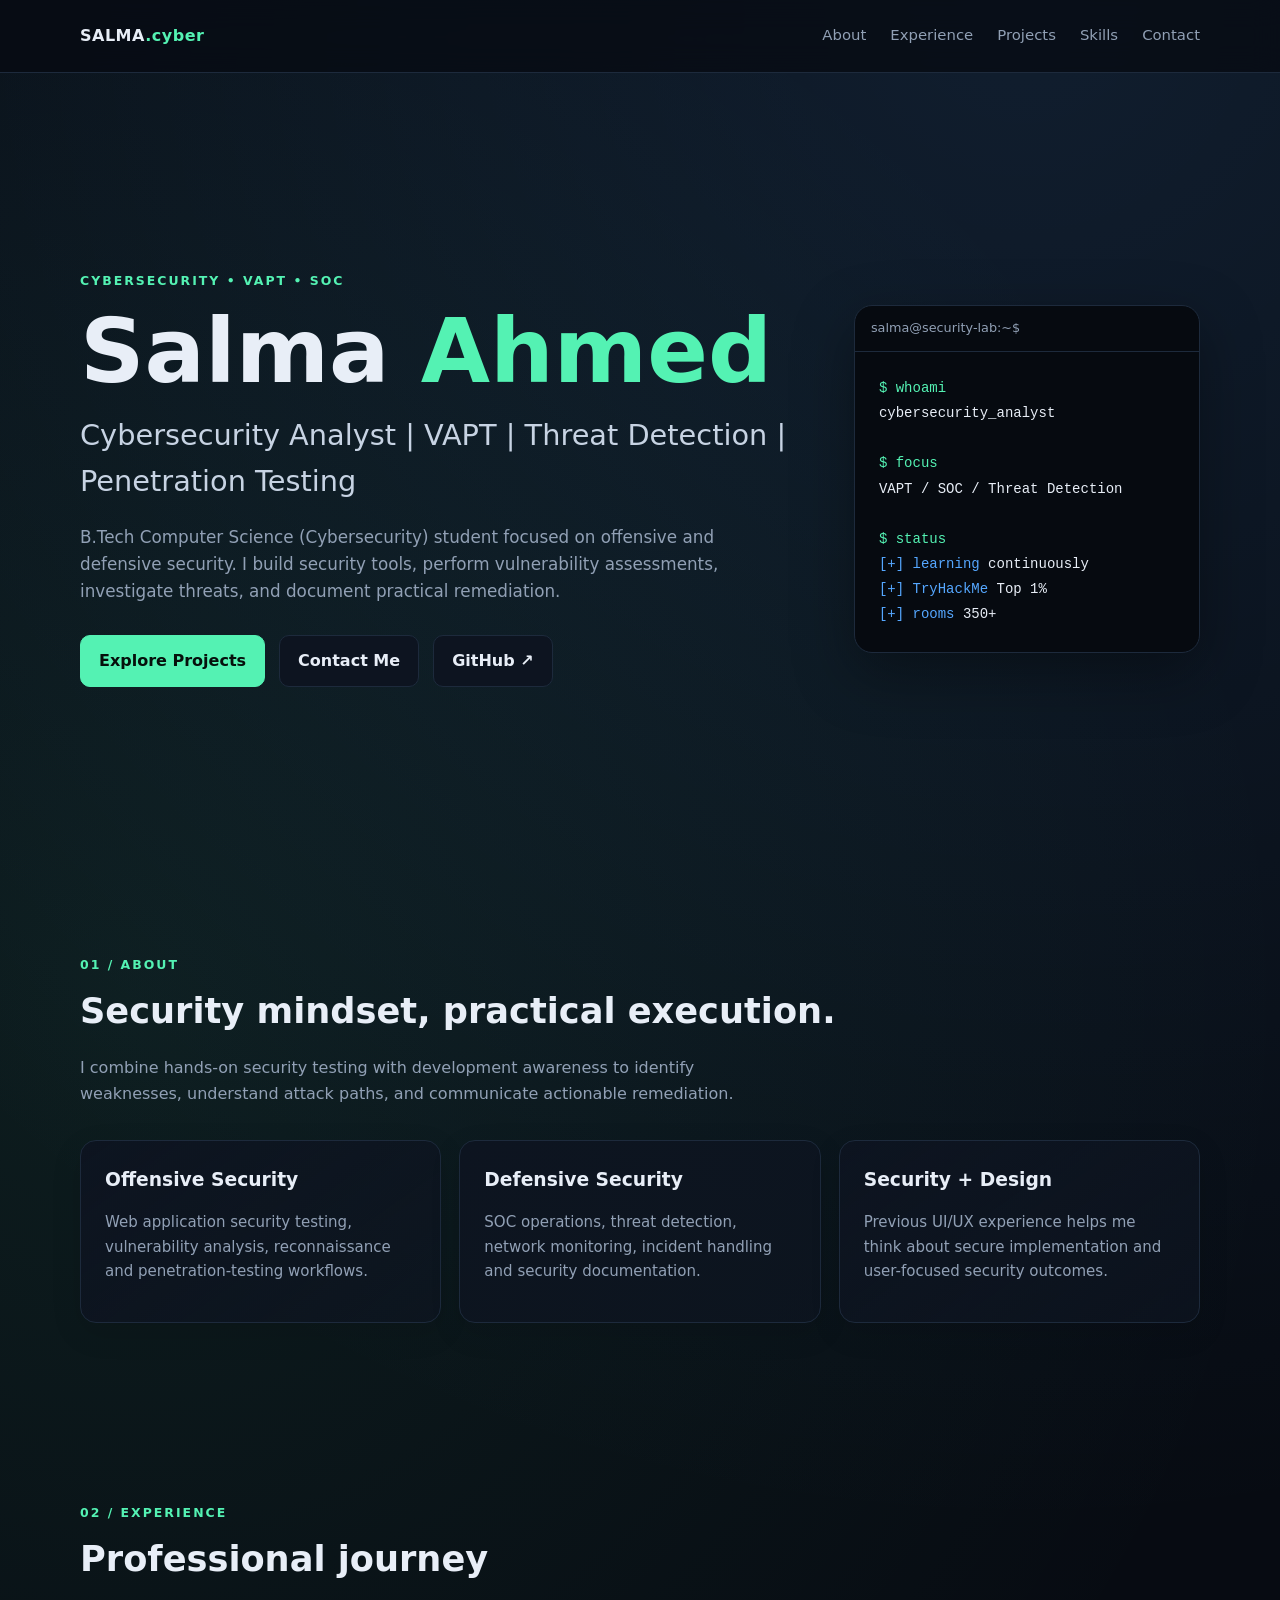
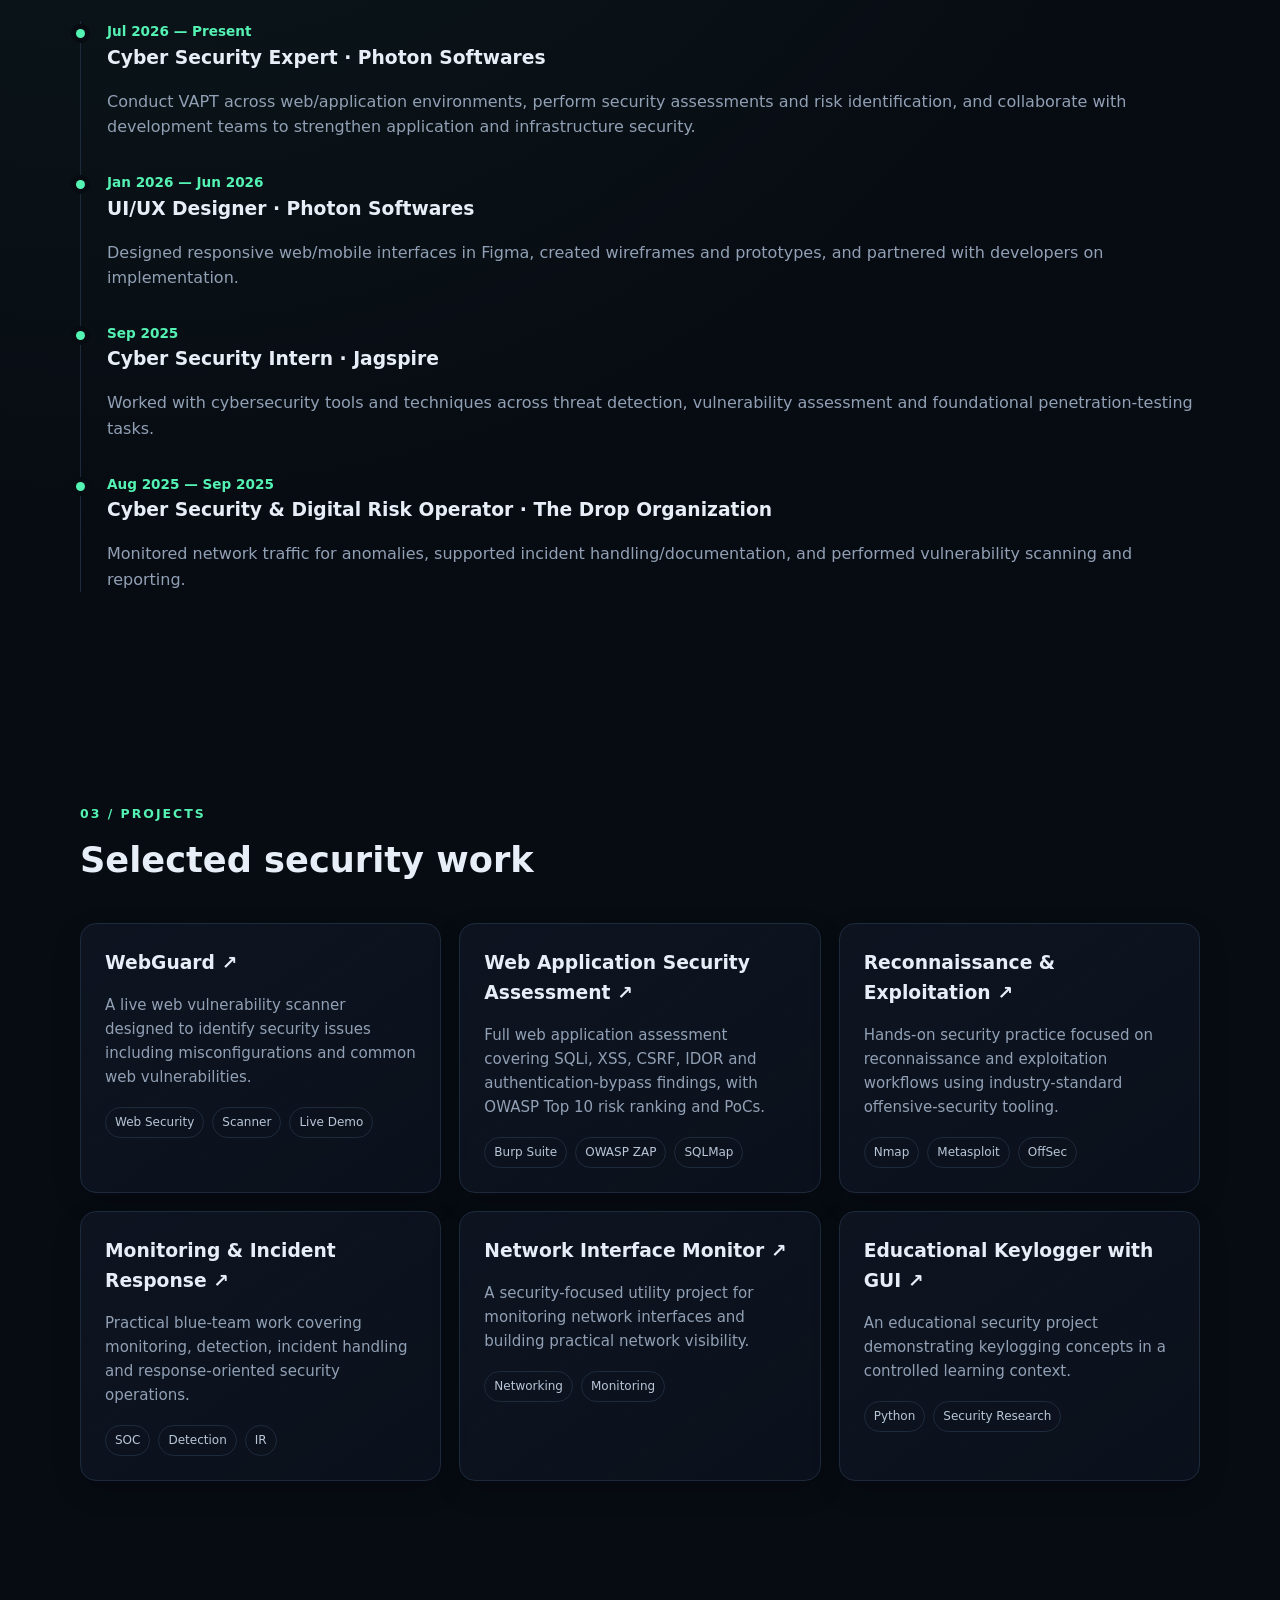
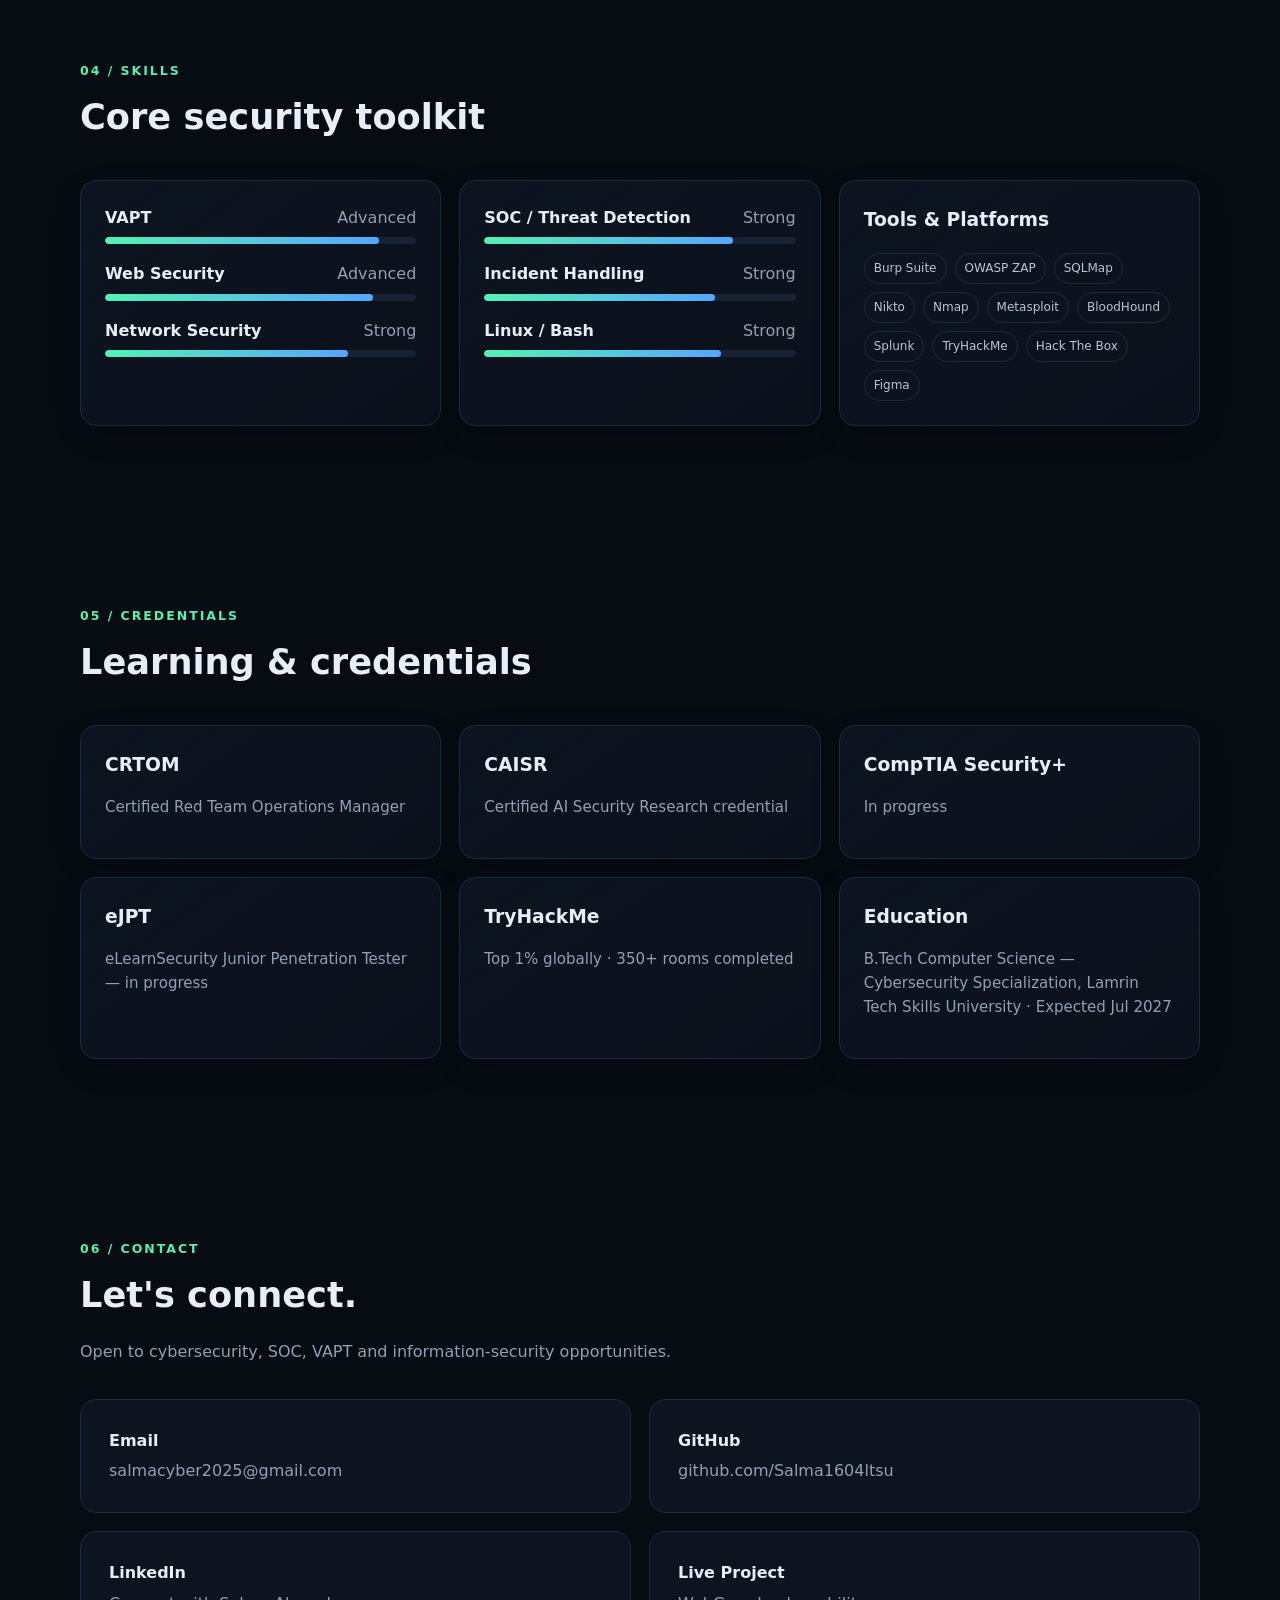
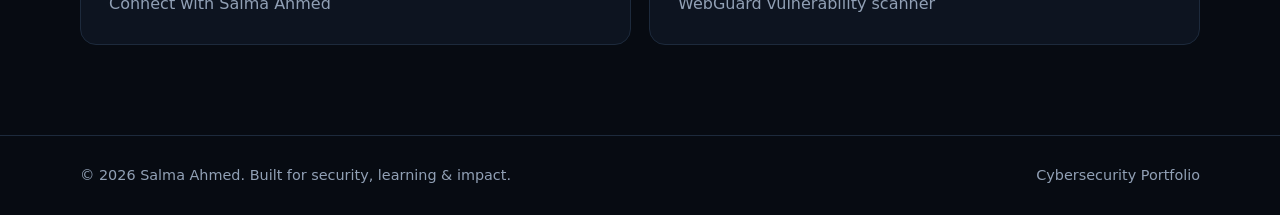
==== index.html @ 959b8d05 "Create professional cybersecurity portfolio homepage" ====
<!DOCTYPE html>
<html lang="en">
<head>
  <meta charset="UTF-8" />
  <meta name="viewport" content="width=device-width, initial-scale=1.0" />
  <meta name="description" content="Salma Ahmed — Cybersecurity Analyst, VAPT, SOC, Threat Detection and Penetration Testing." />
  <title>Salma Ahmed | Cybersecurity Portfolio</title>
  <style>
    :root{--bg:#070b12;--panel:#0d1420;--panel2:#111b2a;--text:#e8eef7;--muted:#91a0b5;--accent:#54f2b3;--accent2:#55a7ff;--border:#1d2a3c;--shadow:0 20px 60px rgba(0,0,0,.35)}
    *{box-sizing:border-box;scroll-behavior:smooth}
    body{margin:0;background:radial-gradient(circle at 80% 0%,rgba(85,167,255,.12),transparent 30%),radial-gradient(circle at 10% 20%,rgba(84,242,179,.08),transparent 28%),var(--bg);color:var(--text);font-family:Inter,ui-sans-serif,system-ui,-apple-system,BlinkMacSystemFont,"Segoe UI",sans-serif;line-height:1.6}
    a{color:inherit;text-decoration:none}.container{width:min(1120px,92%);margin:auto}
    nav{position:sticky;top:0;z-index:20;background:rgba(7,11,18,.78);backdrop-filter:blur(14px);border-bottom:1px solid var(--border)}
    .nav{height:72px;display:flex;align-items:center;justify-content:space-between}.brand{font-weight:800;letter-spacing:.5px}.brand span{color:var(--accent)}
    .links{display:flex;gap:24px;color:var(--muted);font-size:.93rem}.links a:hover{color:var(--text)}
    .hero{min-height:88vh;display:grid;place-items:center;padding:90px 0 70px}.hero-grid{display:grid;grid-template-columns:1.35fr .65fr;gap:55px;align-items:center}
    .eyebrow{color:var(--accent);font-weight:700;letter-spacing:2px;text-transform:uppercase;font-size:.78rem}.hero h1{font-size:clamp(3rem,7vw,6rem);line-height:.95;margin:18px 0}.hero h1 span{color:var(--accent)}
    .hero h2{font-size:clamp(1.2rem,2.5vw,1.8rem);font-weight:500;color:#c7d3e3;margin:0 0 20px}.hero p{color:var(--muted);font-size:1.05rem;max-width:680px}
    .actions{display:flex;gap:14px;flex-wrap:wrap;margin-top:30px}.btn{padding:12px 18px;border-radius:10px;border:1px solid var(--border);background:var(--panel);font-weight:700}.btn.primary{background:var(--accent);color:#06100c;border-color:var(--accent)}.btn:hover{transform:translateY(-2px)}
    .terminal{background:#060a10;border:1px solid var(--border);border-radius:18px;box-shadow:var(--shadow);overflow:hidden}.terminal-top{padding:12px 16px;border-bottom:1px solid var(--border);color:var(--muted);font-size:.8rem}.terminal-body{padding:24px;font:14px/1.8 ui-monospace,SFMono-Regular,Menlo,monospace}.green{color:var(--accent)}.blue{color:var(--accent2)}
    section{padding:90px 0}.section-head{margin-bottom:34px}.section-head .eyebrow{margin-bottom:8px}.section-head h2{font-size:2.2rem;margin:0}.section-head p{color:var(--muted);max-width:720px}
    .grid{display:grid;grid-template-columns:repeat(3,1fr);gap:18px}.card{background:linear-gradient(145deg,var(--panel),rgba(13,20,32,.68));border:1px solid var(--border);border-radius:16px;padding:24px;transition:.25s;box-shadow:0 10px 30px rgba(0,0,0,.12)}.card:hover{transform:translateY(-5px);border-color:#2d4059}.card h3{margin:0 0 9px}.card p{color:var(--muted);font-size:.94rem}.tags{display:flex;flex-wrap:wrap;gap:8px;margin-top:18px}.tag{font-size:.75rem;padding:5px 9px;border:1px solid var(--border);border-radius:999px;color:#b8c6d8}
    .timeline{border-left:1px solid var(--border);padding-left:26px}.item{position:relative;margin-bottom:32px}.item:before{content:"";position:absolute;width:9px;height:9px;background:var(--accent);border-radius:50%;left:-31px;top:8px;box-shadow:0 0 0 5px var(--bg)}.item h3{margin:0}.date{color:var(--accent);font-size:.85rem;font-weight:700}.muted{color:var(--muted)}
    .skill{margin-bottom:17px}.skill-row{display:flex;justify-content:space-between;margin-bottom:7px}.bar{height:7px;background:#172235;border-radius:99px;overflow:hidden}.bar i{display:block;height:100%;width:var(--w);background:linear-gradient(90deg,var(--accent),var(--accent2));border-radius:inherit}
    .contact{display:grid;grid-template-columns:1fr 1fr;gap:18px}.contact-card{padding:28px;border:1px solid var(--border);border-radius:16px;background:var(--panel)}.contact-card strong{display:block;margin-bottom:5px}.contact-card span{color:var(--muted)}
    footer{border-top:1px solid var(--border);padding:28px 0;color:var(--muted);font-size:.9rem}.footer{display:flex;justify-content:space-between;gap:15px;flex-wrap:wrap}
    @media(max-width:850px){.hero-grid,.contact{grid-template-columns:1fr}.grid{grid-template-columns:1fr 1fr}.links{display:none}.hero{min-height:auto}}
    @media(max-width:560px){.grid{grid-template-columns:1fr}.hero h1{font-size:3.3rem}section{padding:65px 0}}
  </style>
</head>
<body>
  <nav><div class="container nav"><a class="brand" href="#top">SALMA<span>.cyber</span></a><div class="links"><a href="#about">About</a><a href="#experience">Experience</a><a href="#projects">Projects</a><a href="#skills">Skills</a><a href="#contact">Contact</a></div></div></nav>

  <main id="top">
    <header class="hero"><div class="container hero-grid">
      <div><div class="eyebrow">Cybersecurity • VAPT • SOC</div><h1>Salma <span>Ahmed</span></h1><h2>Cybersecurity Analyst | VAPT | Threat Detection | Penetration Testing</h2><p>B.Tech Computer Science (Cybersecurity) student focused on offensive and defensive security. I build security tools, perform vulnerability assessments, investigate threats, and document practical remediation.</p><div class="actions"><a class="btn primary" href="#projects">Explore Projects</a><a class="btn" href="mailto:salmacyber2025@gmail.com">Contact Me</a><a class="btn" href="https://github.com/Salma1604ltsu" target="_blank">GitHub ↗</a></div></div>
      <div class="terminal"><div class="terminal-top">salma@security-lab:~$</div><div class="terminal-body"><div><span class="green">$ whoami</span></div><div>cybersecurity_analyst</div><br><div><span class="green">$ focus</span></div><div>VAPT / SOC / Threat Detection</div><br><div><span class="green">$ status</span></div><div><span class="blue">[+] learning</span> continuously</div><div><span class="blue">[+] TryHackMe</span> Top 1%</div><div><span class="blue">[+] rooms</span> 350+</div></div></div>
    </div></header>

    <section id="about"><div class="container"><div class="section-head"><div class="eyebrow">01 / About</div><h2>Security mindset, practical execution.</h2><p>I combine hands-on security testing with development awareness to identify weaknesses, understand attack paths, and communicate actionable remediation.</p></div><div class="grid"><div class="card"><h3>Offensive Security</h3><p>Web application security testing, vulnerability analysis, reconnaissance and penetration-testing workflows.</p></div><div class="card"><h3>Defensive Security</h3><p>SOC operations, threat detection, network monitoring, incident handling and security documentation.</p></div><div class="card"><h3>Security + Design</h3><p>Previous UI/UX experience helps me think about secure implementation and user-focused security outcomes.</p></div></div></div></section>

    <section id="experience"><div class="container"><div class="section-head"><div class="eyebrow">02 / Experience</div><h2>Professional journey</h2></div><div class="timeline">
      <div class="item"><div class="date">Jul 2026 — Present</div><h3>Cyber Security Expert · Photon Softwares</h3><p class="muted">Conduct VAPT across web/application environments, perform security assessments and risk identification, and collaborate with development teams to strengthen application and infrastructure security.</p></div>
      <div class="item"><div class="date">Jan 2026 — Jun 2026</div><h3>UI/UX Designer · Photon Softwares</h3><p class="muted">Designed responsive web/mobile interfaces in Figma, created wireframes and prototypes, and partnered with developers on implementation.</p></div>
      <div class="item"><div class="date">Sep 2025</div><h3>Cyber Security Intern · Jagspire</h3><p class="muted">Worked with cybersecurity tools and techniques across threat detection, vulnerability assessment and foundational penetration-testing tasks.</p></div>
      <div class="item"><div class="date">Aug 2025 — Sep 2025</div><h3>Cyber Security & Digital Risk Operator · The Drop Organization</h3><p class="muted">Monitored network traffic for anomalies, supported incident handling/documentation, and performed vulnerability scanning and reporting.</p></div>
    </div></div></section>

    <section id="projects"><div class="container"><div class="section-head"><div class="eyebrow">03 / Projects</div><h2>Selected security work</h2></div><div class="grid">
      <a class="card" href="https://webguard-ygyx.onrender.com" target="_blank"><h3>WebGuard ↗</h3><p>A live web vulnerability scanner designed to identify security issues including misconfigurations and common web vulnerabilities.</p><div class="tags"><span class="tag">Web Security</span><span class="tag">Scanner</span><span class="tag">Live Demo</span></div></a>
      <a class="card" href="https://github.com/Salma1604ltsu/web-application-security-assessment" target="_blank"><h3>Web Application Security Assessment ↗</h3><p>Full web application assessment covering SQLi, XSS, CSRF, IDOR and authentication-bypass findings, with OWASP Top 10 risk ranking and PoCs.</p><div class="tags"><span class="tag">Burp Suite</span><span class="tag">OWASP ZAP</span><span class="tag">SQLMap</span></div></a>
      <a class="card" href="https://github.com/Salma1604ltsu/reconnaissance-and-exploitation" target="_blank"><h3>Reconnaissance & Exploitation ↗</h3><p>Hands-on security practice focused on reconnaissance and exploitation workflows using industry-standard offensive-security tooling.</p><div class="tags"><span class="tag">Nmap</span><span class="tag">Metasploit</span><span class="tag">OffSec</span></div></a>
      <a class="card" href="https://github.com/Salma1604ltsu/monitoring-and-incident-response" target="_blank"><h3>Monitoring & Incident Response ↗</h3><p>Practical blue-team work covering monitoring, detection, incident handling and response-oriented security operations.</p><div class="tags"><span class="tag">SOC</span><span class="tag">Detection</span><span class="tag">IR</span></div></a>
      <a class="card" href="https://github.com/Salma1604ltsu/network-interface-monitor" target="_blank"><h3>Network Interface Monitor ↗</h3><p>A security-focused utility project for monitoring network interfaces and building practical network visibility.</p><div class="tags"><span class="tag">Networking</span><span class="tag">Monitoring</span></div></a>
      <a class="card" href="https://github.com/Salma1604ltsu/Educational-Keylogger-with-GUI" target="_blank"><h3>Educational Keylogger with GUI ↗</h3><p>An educational security project demonstrating keylogging concepts in a controlled learning context.</p><div class="tags"><span class="tag">Python</span><span class="tag">Security Research</span></div></a>
    </div></div></section>

    <section id="skills"><div class="container"><div class="section-head"><div class="eyebrow">04 / Skills</div><h2>Core security toolkit</h2></div><div class="grid"><div class="card"><div class="skill"><div class="skill-row"><strong>VAPT</strong><span class="muted">Advanced</span></div><div class="bar"><i style="--w:88%"></i></div></div><div class="skill"><div class="skill-row"><strong>Web Security</strong><span class="muted">Advanced</span></div><div class="bar"><i style="--w:86%"></i></div></div><div class="skill"><div class="skill-row"><strong>Network Security</strong><span class="muted">Strong</span></div><div class="bar"><i style="--w:78%"></i></div></div></div><div class="card"><div class="skill"><div class="skill-row"><strong>SOC / Threat Detection</strong><span class="muted">Strong</span></div><div class="bar"><i style="--w:80%"></i></div></div><div class="skill"><div class="skill-row"><strong>Incident Handling</strong><span class="muted">Strong</span></div><div class="bar"><i style="--w:74%"></i></div></div><div class="skill"><div class="skill-row"><strong>Linux / Bash</strong><span class="muted">Strong</span></div><div class="bar"><i style="--w:76%"></i></div></div></div><div class="card"><h3>Tools & Platforms</h3><div class="tags"><span class="tag">Burp Suite</span><span class="tag">OWASP ZAP</span><span class="tag">SQLMap</span><span class="tag">Nikto</span><span class="tag">Nmap</span><span class="tag">Metasploit</span><span class="tag">BloodHound</span><span class="tag">Splunk</span><span class="tag">TryHackMe</span><span class="tag">Hack The Box</span><span class="tag">Figma</span></div></div></div></div></section>

    <section><div class="container"><div class="section-head"><div class="eyebrow">05 / Credentials</div><h2>Learning & credentials</h2></div><div class="grid"><div class="card"><h3>CRTOM</h3><p>Certified Red Team Operations Manager</p></div><div class="card"><h3>CAISR</h3><p>Certified AI Security Research credential</p></div><div class="card"><h3>CompTIA Security+</h3><p>In progress</p></div><div class="card"><h3>eJPT</h3><p>eLearnSecurity Junior Penetration Tester — in progress</p></div><div class="card"><h3>TryHackMe</h3><p>Top 1% globally · 350+ rooms completed</p></div><div class="card"><h3>Education</h3><p>B.Tech Computer Science — Cybersecurity Specialization, Lamrin Tech Skills University · Expected Jul 2027</p></div></div></div></section>

    <section id="contact"><div class="container"><div class="section-head"><div class="eyebrow">06 / Contact</div><h2>Let's connect.</h2><p>Open to cybersecurity, SOC, VAPT and information-security opportunities.</p></div><div class="contact"><a class="contact-card" href="mailto:salmacyber2025@gmail.com"><strong>Email</strong><span>salmacyber2025@gmail.com</span></a><a class="contact-card" href="https://github.com/Salma1604ltsu" target="_blank"><strong>GitHub</strong><span>github.com/Salma1604ltsu</span></a><a class="contact-card" href="https://www.linkedin.com" target="_blank"><strong>LinkedIn</strong><span>Connect with Salma Ahmed</span></a><a class="contact-card" href="https://webguard-ygyx.onrender.com" target="_blank"><strong>Live Project</strong><span>WebGuard vulnerability scanner</span></a></div></div></section>
  </main>
  <footer><div class="container footer"><span>© 2026 Salma Ahmed. Built for security, learning & impact.</span><span>Cybersecurity Portfolio</span></div></footer>
</body>
</html>
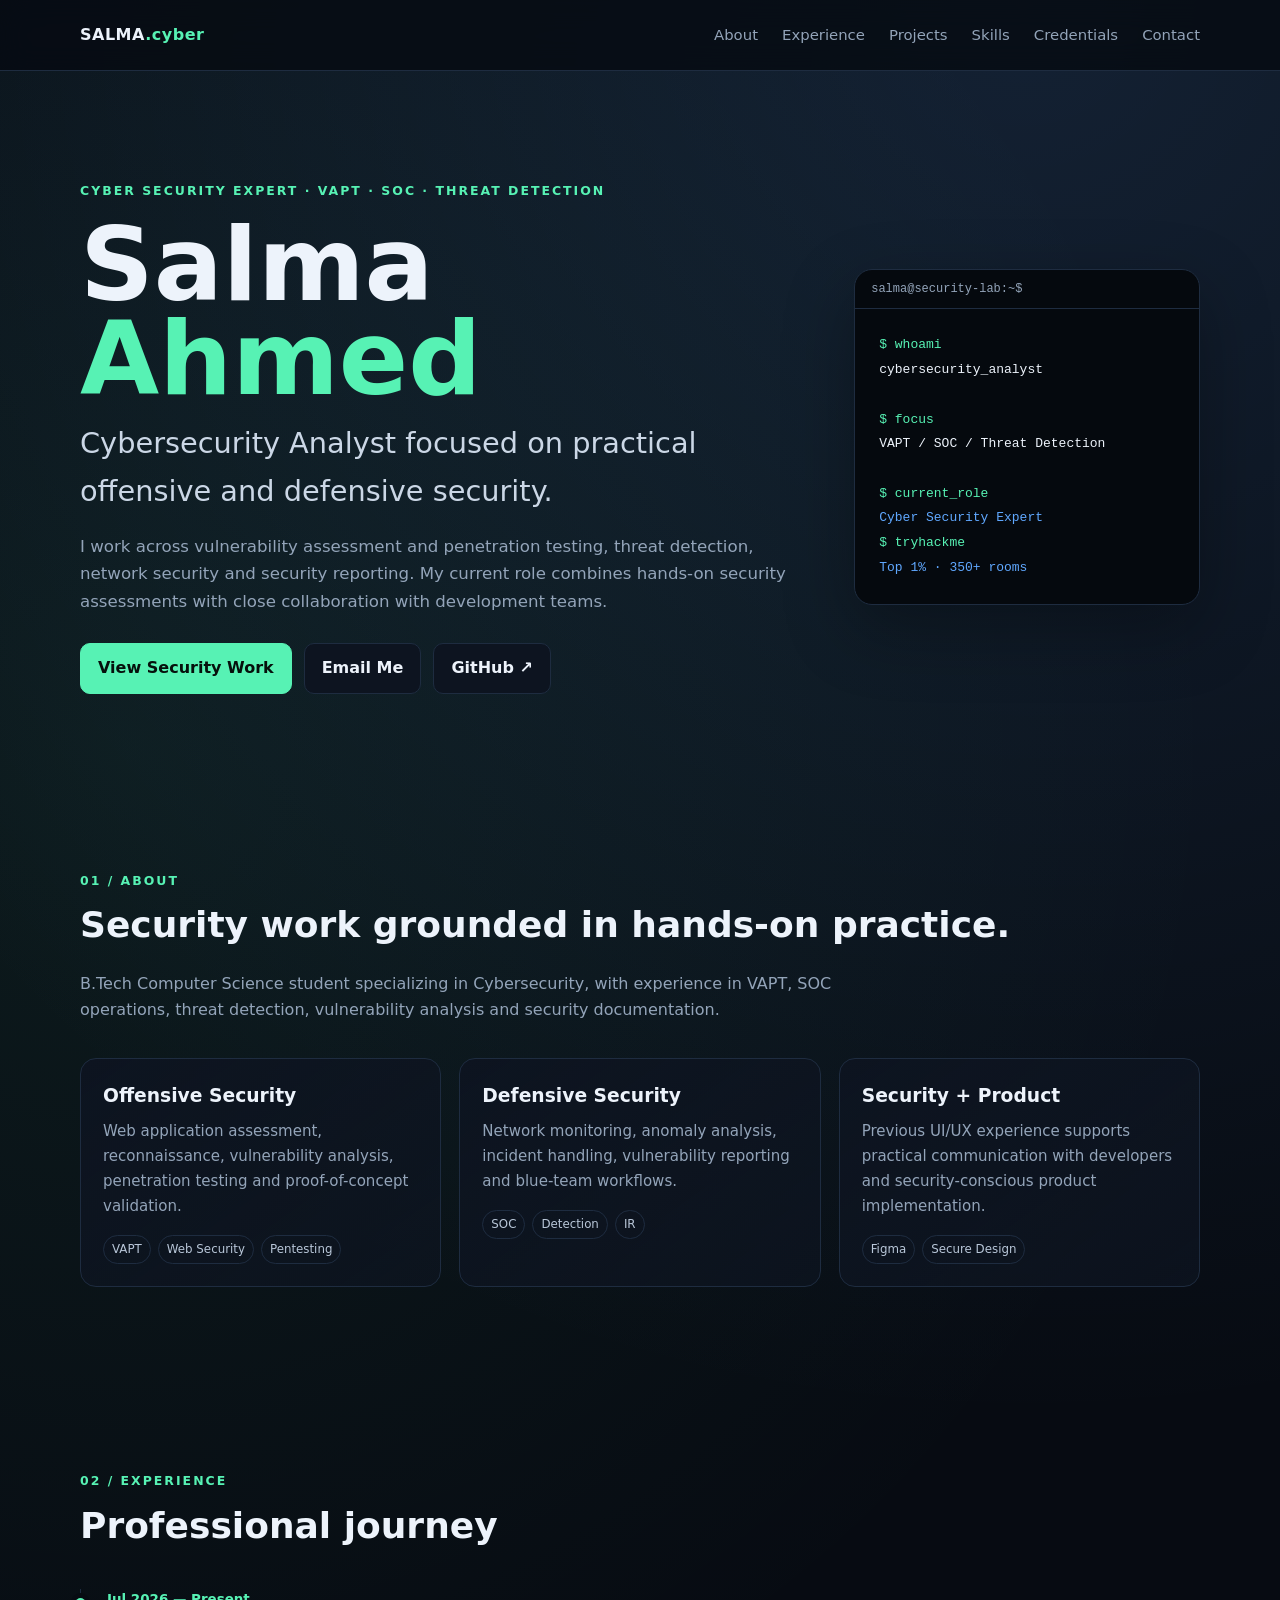
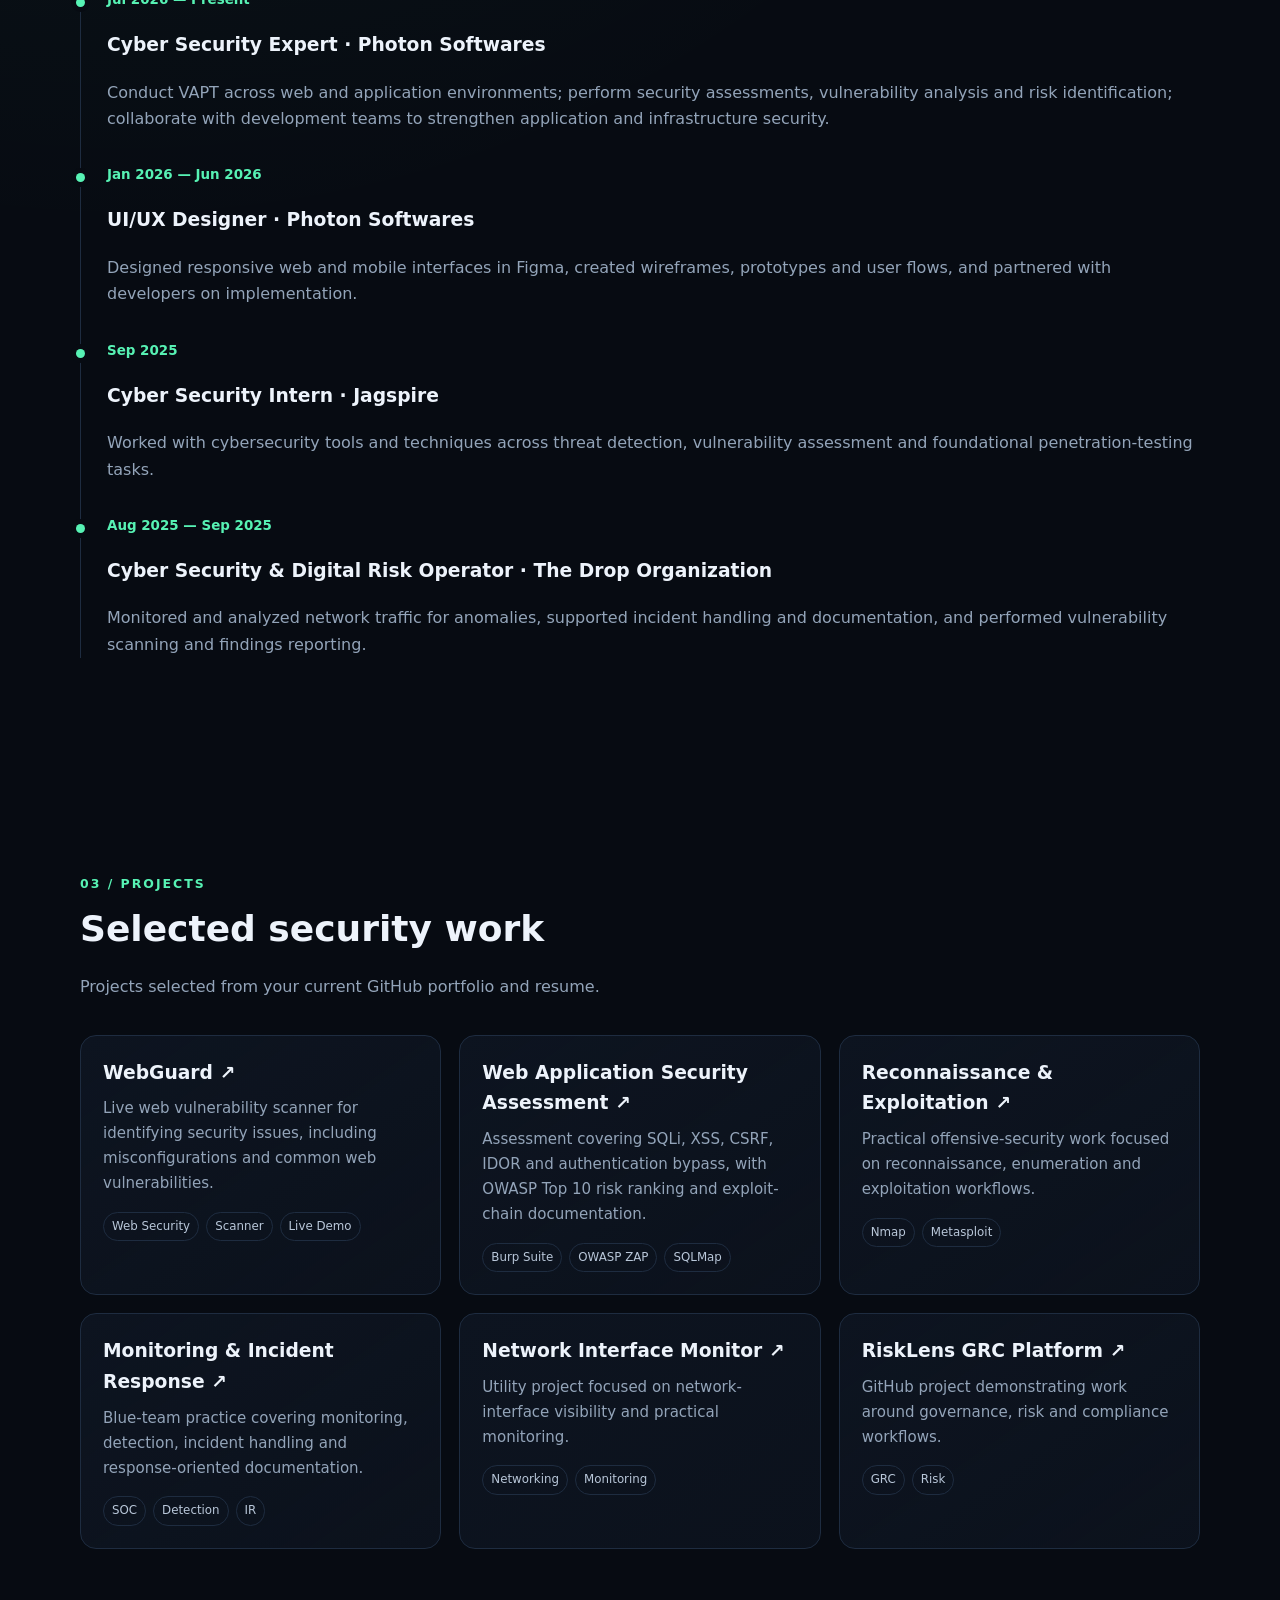
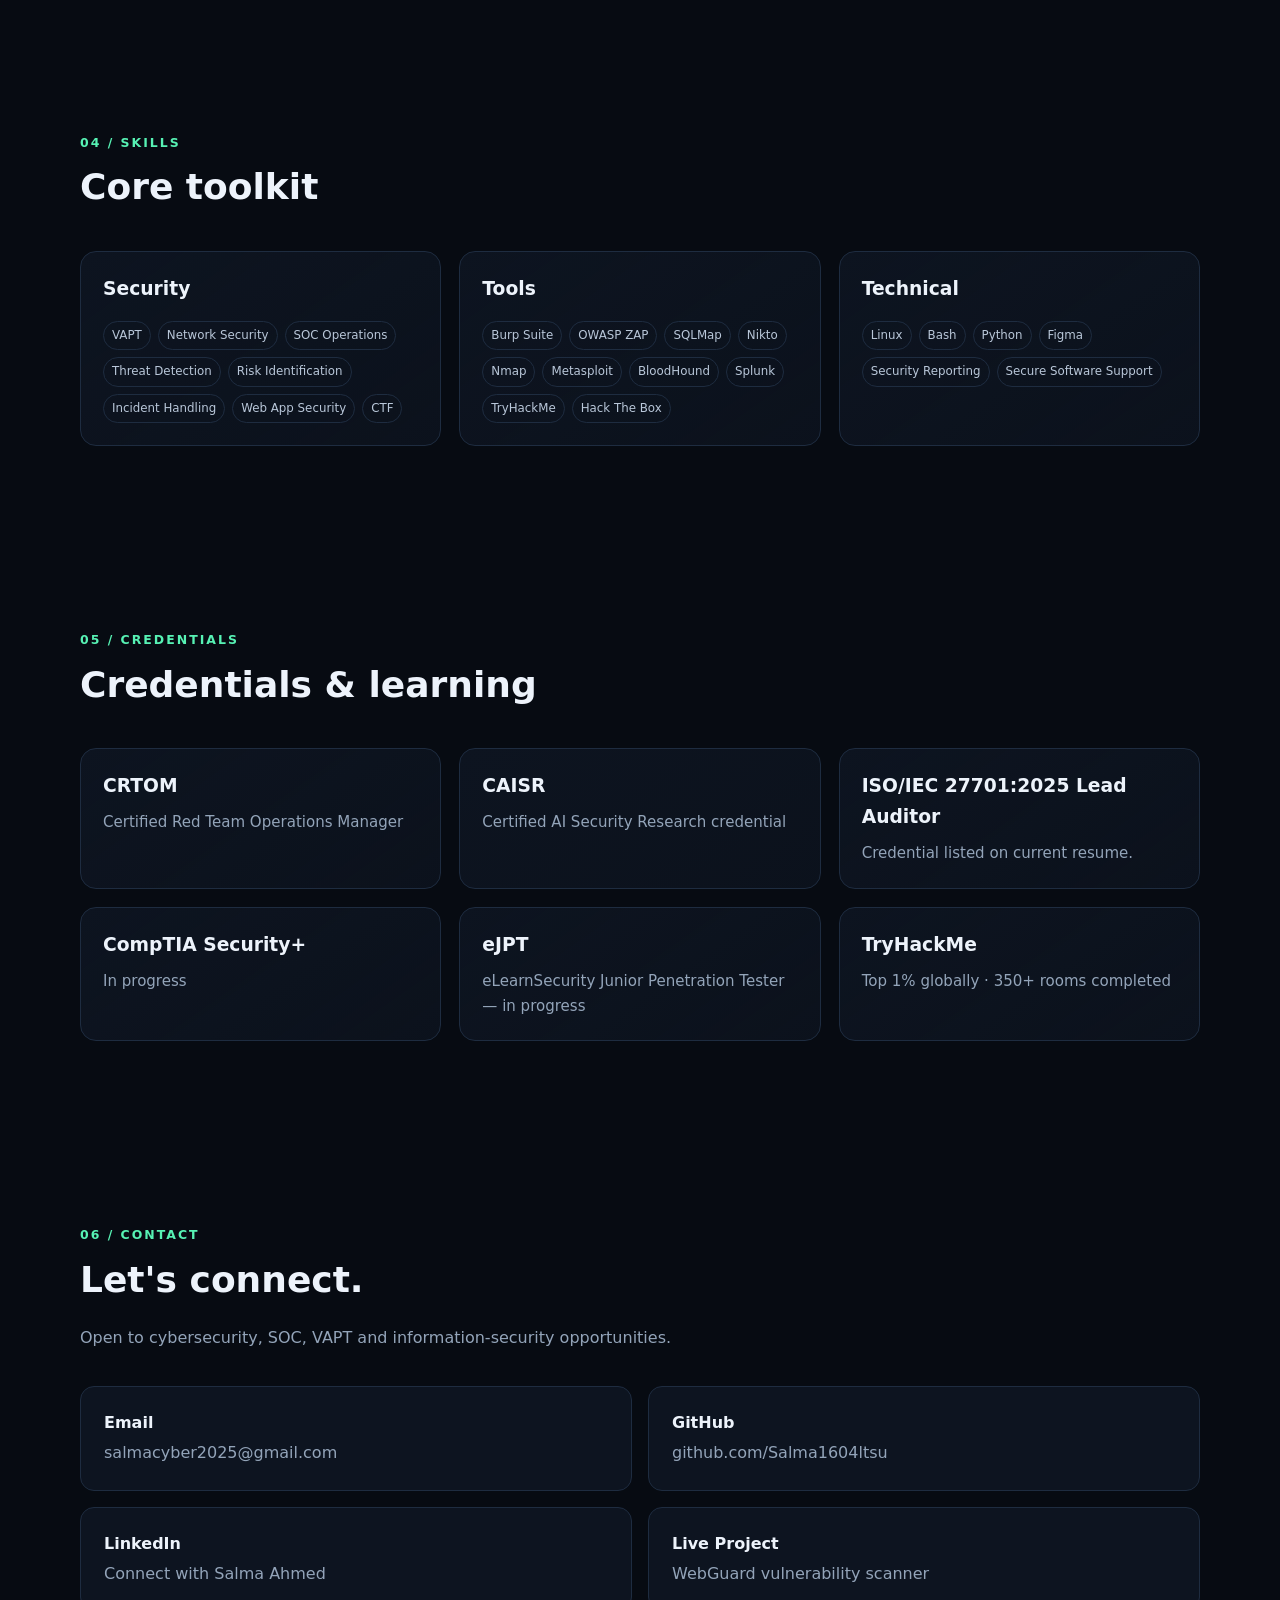
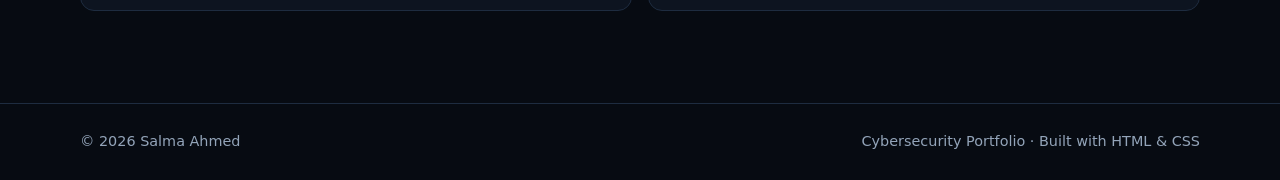
==== commit efbccdc0: "Update cybersecurity portfolio: index.html" ====
--- a/index.html
+++ b/index.html
@@ -1,66 +1,118 @@
 <!DOCTYPE html>
 <html lang="en">
 <head>
-  <meta charset="UTF-8" />
-  <meta name="viewport" content="width=device-width, initial-scale=1.0" />
-  <meta name="description" content="Salma Ahmed — Cybersecurity Analyst, VAPT, SOC, Threat Detection and Penetration Testing." />
-  <title>Salma Ahmed | Cybersecurity Portfolio</title>
-  <style>
-    :root{--bg:#070b12;--panel:#0d1420;--panel2:#111b2a;--text:#e8eef7;--muted:#91a0b5;--accent:#54f2b3;--accent2:#55a7ff;--border:#1d2a3c;--shadow:0 20px 60px rgba(0,0,0,.35)}
-    *{box-sizing:border-box;scroll-behavior:smooth}
-    body{margin:0;background:radial-gradient(circle at 80% 0%,rgba(85,167,255,.12),transparent 30%),radial-gradient(circle at 10% 20%,rgba(84,242,179,.08),transparent 28%),var(--bg);color:var(--text);font-family:Inter,ui-sans-serif,system-ui,-apple-system,BlinkMacSystemFont,"Segoe UI",sans-serif;line-height:1.6}
-    a{color:inherit;text-decoration:none}.container{width:min(1120px,92%);margin:auto}
-    nav{position:sticky;top:0;z-index:20;background:rgba(7,11,18,.78);backdrop-filter:blur(14px);border-bottom:1px solid var(--border)}
-    .nav{height:72px;display:flex;align-items:center;justify-content:space-between}.brand{font-weight:800;letter-spacing:.5px}.brand span{color:var(--accent)}
-    .links{display:flex;gap:24px;color:var(--muted);font-size:.93rem}.links a:hover{color:var(--text)}
-    .hero{min-height:88vh;display:grid;place-items:center;padding:90px 0 70px}.hero-grid{display:grid;grid-template-columns:1.35fr .65fr;gap:55px;align-items:center}
-    .eyebrow{color:var(--accent);font-weight:700;letter-spacing:2px;text-transform:uppercase;font-size:.78rem}.hero h1{font-size:clamp(3rem,7vw,6rem);line-height:.95;margin:18px 0}.hero h1 span{color:var(--accent)}
-    .hero h2{font-size:clamp(1.2rem,2.5vw,1.8rem);font-weight:500;color:#c7d3e3;margin:0 0 20px}.hero p{color:var(--muted);font-size:1.05rem;max-width:680px}
-    .actions{display:flex;gap:14px;flex-wrap:wrap;margin-top:30px}.btn{padding:12px 18px;border-radius:10px;border:1px solid var(--border);background:var(--panel);font-weight:700}.btn.primary{background:var(--accent);color:#06100c;border-color:var(--accent)}.btn:hover{transform:translateY(-2px)}
-    .terminal{background:#060a10;border:1px solid var(--border);border-radius:18px;box-shadow:var(--shadow);overflow:hidden}.terminal-top{padding:12px 16px;border-bottom:1px solid var(--border);color:var(--muted);font-size:.8rem}.terminal-body{padding:24px;font:14px/1.8 ui-monospace,SFMono-Regular,Menlo,monospace}.green{color:var(--accent)}.blue{color:var(--accent2)}
-    section{padding:90px 0}.section-head{margin-bottom:34px}.section-head .eyebrow{margin-bottom:8px}.section-head h2{font-size:2.2rem;margin:0}.section-head p{color:var(--muted);max-width:720px}
-    .grid{display:grid;grid-template-columns:repeat(3,1fr);gap:18px}.card{background:linear-gradient(145deg,var(--panel),rgba(13,20,32,.68));border:1px solid var(--border);border-radius:16px;padding:24px;transition:.25s;box-shadow:0 10px 30px rgba(0,0,0,.12)}.card:hover{transform:translateY(-5px);border-color:#2d4059}.card h3{margin:0 0 9px}.card p{color:var(--muted);font-size:.94rem}.tags{display:flex;flex-wrap:wrap;gap:8px;margin-top:18px}.tag{font-size:.75rem;padding:5px 9px;border:1px solid var(--border);border-radius:999px;color:#b8c6d8}
-    .timeline{border-left:1px solid var(--border);padding-left:26px}.item{position:relative;margin-bottom:32px}.item:before{content:"";position:absolute;width:9px;height:9px;background:var(--accent);border-radius:50%;left:-31px;top:8px;box-shadow:0 0 0 5px var(--bg)}.item h3{margin:0}.date{color:var(--accent);font-size:.85rem;font-weight:700}.muted{color:var(--muted)}
-    .skill{margin-bottom:17px}.skill-row{display:flex;justify-content:space-between;margin-bottom:7px}.bar{height:7px;background:#172235;border-radius:99px;overflow:hidden}.bar i{display:block;height:100%;width:var(--w);background:linear-gradient(90deg,var(--accent),var(--accent2));border-radius:inherit}
-    .contact{display:grid;grid-template-columns:1fr 1fr;gap:18px}.contact-card{padding:28px;border:1px solid var(--border);border-radius:16px;background:var(--panel)}.contact-card strong{display:block;margin-bottom:5px}.contact-card span{color:var(--muted)}
-    footer{border-top:1px solid var(--border);padding:28px 0;color:var(--muted);font-size:.9rem}.footer{display:flex;justify-content:space-between;gap:15px;flex-wrap:wrap}
-    @media(max-width:850px){.hero-grid,.contact{grid-template-columns:1fr}.grid{grid-template-columns:1fr 1fr}.links{display:none}.hero{min-height:auto}}
-    @media(max-width:560px){.grid{grid-template-columns:1fr}.hero h1{font-size:3.3rem}section{padding:65px 0}}
-  </style>
+<meta charset="UTF-8">
+<meta name="viewport" content="width=device-width, initial-scale=1.0">
+<meta name="description" content="Salma Ahmed — Cyber Security Expert focused on VAPT, SOC operations, threat detection and application security.">
+<title>Salma Ahmed | Cybersecurity Portfolio</title>
+<style>
+:root{--bg:#070b12;--panel:#0d1420;--panel2:#111b2a;--text:#edf3fb;--muted:#93a4b9;--accent:#57f2b4;--blue:#60a8ff;--line:#1e2c40}
+*{box-sizing:border-box;scroll-behavior:smooth}
+body{margin:0;color:var(--text);background:radial-gradient(circle at 80% 0,rgba(96,168,255,.14),transparent 28%),radial-gradient(circle at 10% 15%,rgba(87,242,180,.07),transparent 25%),var(--bg);font:16px/1.65 Inter,system-ui,-apple-system,BlinkMacSystemFont,"Segoe UI",sans-serif}
+a{color:inherit;text-decoration:none}
+.container{width:min(1120px,92%);margin:auto}
+nav{position:sticky;top:0;z-index:30;background:rgba(7,11,18,.84);backdrop-filter:blur(14px);border-bottom:1px solid var(--line)}
+.nav{height:70px;display:flex;align-items:center;justify-content:space-between}
+.logo{font-weight:900;letter-spacing:.5px}.logo i{color:var(--accent);font-style:normal}
+.links{display:flex;gap:24px;color:var(--muted);font-size:.93rem}.links a:hover{color:var(--text)}
+.hero{padding:110px 0 85px}.hero-grid{display:grid;grid-template-columns:1.35fr .65fr;gap:56px;align-items:center}
+.eyebrow{color:var(--accent);font-size:.78rem;text-transform:uppercase;letter-spacing:2px;font-weight:800}
+h1{font-size:clamp(3.4rem,8vw,7rem);line-height:.92;margin:16px 0 14px}.name{color:var(--accent)}
+.hero h2{font-size:clamp(1.25rem,2.3vw,1.8rem);font-weight:500;color:#cbd7e6;margin:0 0 18px}.hero p{max-width:720px;color:var(--muted);font-size:1.04rem}
+.actions{display:flex;gap:12px;flex-wrap:wrap;margin-top:28px}.btn{padding:11px 17px;border:1px solid var(--line);border-radius:10px;background:var(--panel);font-weight:700;transition:.2s}.btn:hover{transform:translateY(-2px);border-color:#30435e}.primary{background:var(--accent);color:#06100c;border-color:var(--accent)}
+.terminal{background:#05090e;border:1px solid var(--line);border-radius:18px;overflow:hidden;box-shadow:0 24px 70px rgba(0,0,0,.3)}.tbar{padding:12px 16px;border-bottom:1px solid var(--line);color:var(--muted);font:12px ui-monospace,monospace}.tbody{padding:24px;font:13px/1.9 ui-monospace,monospace}.g{color:var(--accent)}.b{color:var(--blue)}
+section{padding:92px 0}.head{margin-bottom:34px}.head h2{font-size:2.25rem;margin:4px 0 8px}.head p{color:var(--muted);max-width:760px}
+.grid{display:grid;grid-template-columns:repeat(3,1fr);gap:18px}.card{background:linear-gradient(145deg,var(--panel),rgba(13,20,32,.72));border:1px solid var(--line);border-radius:16px;padding:22px;transition:.2s}.card:hover{transform:translateY(-4px);border-color:#30435e}.card h3{margin:0 0 8px}.card p{margin:0;color:var(--muted);font-size:.94rem}
+.tags{display:flex;flex-wrap:wrap;gap:7px;margin-top:16px}.tag{font-size:.74rem;padding:4px 8px;border:1px solid var(--line);border-radius:999px;color:#b9c7d9}
+.timeline{border-left:1px solid var(--line);padding-left:26px}.item{position:relative;margin-bottom:32px}.item:before{content:"";width:9px;height:9px;border-radius:50%;background:var(--accent);position:absolute;left:-31px;top:9px;box-shadow:0 0 0 5px var(--bg)}.date{color:var(--accent);font-weight:800;font-size:.84rem}.muted{color:var(--muted)}
+.contact{display:grid;grid-template-columns:repeat(2,1fr);gap:16px}.contact a{padding:23px;border:1px solid var(--line);border-radius:14px;background:var(--panel)}.contact strong{display:block;margin-bottom:4px}.contact span{color:var(--muted)}
+footer{border-top:1px solid var(--line);padding:26px 0;color:var(--muted);font-size:.9rem}.foot{display:flex;justify-content:space-between;gap:12px;flex-wrap:wrap}
+@media(max-width:850px){.hero-grid,.contact{grid-template-columns:1fr}.grid{grid-template-columns:1fr 1fr}.links{display:none}}
+@media(max-width:560px){.grid{grid-template-columns:1fr}.hero{padding:82px 0 65px}section{padding:68px 0}}
+</style>
 </head>
 <body>
-  <nav><div class="container nav"><a class="brand" href="#top">SALMA<span>.cyber</span></a><div class="links"><a href="#about">About</a><a href="#experience">Experience</a><a href="#projects">Projects</a><a href="#skills">Skills</a><a href="#contact">Contact</a></div></div></nav>
+<nav><div class="container nav"><a class="logo" href="#top">SALMA<i>.cyber</i></a><div class="links"><a href="#about">About</a><a href="#experience">Experience</a><a href="#projects">Projects</a><a href="#skills">Skills</a><a href="#credentials">Credentials</a><a href="#contact">Contact</a></div></div></nav>
 
-  <main id="top">
-    <header class="hero"><div class="container hero-grid">
-      <div><div class="eyebrow">Cybersecurity • VAPT • SOC</div><h1>Salma <span>Ahmed</span></h1><h2>Cybersecurity Analyst | VAPT | Threat Detection | Penetration Testing</h2><p>B.Tech Computer Science (Cybersecurity) student focused on offensive and defensive security. I build security tools, perform vulnerability assessments, investigate threats, and document practical remediation.</p><div class="actions"><a class="btn primary" href="#projects">Explore Projects</a><a class="btn" href="mailto:salmacyber2025@gmail.com">Contact Me</a><a class="btn" href="https://github.com/Salma1604ltsu" target="_blank">GitHub ↗</a></div></div>
-      <div class="terminal"><div class="terminal-top">salma@security-lab:~$</div><div class="terminal-body"><div><span class="green">$ whoami</span></div><div>cybersecurity_analyst</div><br><div><span class="green">$ focus</span></div><div>VAPT / SOC / Threat Detection</div><br><div><span class="green">$ status</span></div><div><span class="blue">[+] learning</span> continuously</div><div><span class="blue">[+] TryHackMe</span> Top 1%</div><div><span class="blue">[+] rooms</span> 350+</div></div></div>
-    </div></header>
+<main id="top">
+<header class="hero"><div class="container hero-grid">
+<div>
+<div class="eyebrow">Cyber Security Expert · VAPT · SOC · Threat Detection</div>
+<h1>Salma <span class="name">Ahmed</span></h1>
+<h2>Cybersecurity Analyst focused on practical offensive and defensive security.</h2>
+<p>I work across vulnerability assessment and penetration testing, threat detection, network security and security reporting. My current role combines hands-on security assessments with close collaboration with development teams.</p>
+<div class="actions">
+<a class="btn primary" href="#projects">View Security Work</a>
+<a class="btn" href="mailto:salmacyber2025@gmail.com">Email Me</a>
+<a class="btn" href="https://github.com/Salma1604ltsu" target="_blank" rel="noreferrer">GitHub ↗</a>
+</div>
+</div>
+<div class="terminal">
+<div class="tbar">salma@security-lab:~$</div>
+<div class="tbody">
+<div><span class="g">$ whoami</span></div><div>cybersecurity_analyst</div>
+<br><div><span class="g">$ focus</span></div><div>VAPT / SOC / Threat Detection</div>
+<br><div><span class="g">$ current_role</span></div><div><span class="b">Cyber Security Expert</span></div>
+<div><span class="g">$ tryhackme</span></div><div><span class="b">Top 1% · 350+ rooms</span></div>
+</div></div>
+</div></header>
 
-    <section id="about"><div class="container"><div class="section-head"><div class="eyebrow">01 / About</div><h2>Security mindset, practical execution.</h2><p>I combine hands-on security testing with development awareness to identify weaknesses, understand attack paths, and communicate actionable remediation.</p></div><div class="grid"><div class="card"><h3>Offensive Security</h3><p>Web application security testing, vulnerability analysis, reconnaissance and penetration-testing workflows.</p></div><div class="card"><h3>Defensive Security</h3><p>SOC operations, threat detection, network monitoring, incident handling and security documentation.</p></div><div class="card"><h3>Security + Design</h3><p>Previous UI/UX experience helps me think about secure implementation and user-focused security outcomes.</p></div></div></div></section>
+<section id="about"><div class="container">
+<div class="head"><div class="eyebrow">01 / About</div><h2>Security work grounded in hands-on practice.</h2><p>B.Tech Computer Science student specializing in Cybersecurity, with experience in VAPT, SOC operations, threat detection, vulnerability analysis and security documentation.</p></div>
+<div class="grid">
+<div class="card"><h3>Offensive Security</h3><p>Web application assessment, reconnaissance, vulnerability analysis, penetration testing and proof-of-concept validation.</p><div class="tags"><span class="tag">VAPT</span><span class="tag">Web Security</span><span class="tag">Pentesting</span></div></div>
+<div class="card"><h3>Defensive Security</h3><p>Network monitoring, anomaly analysis, incident handling, vulnerability reporting and blue-team workflows.</p><div class="tags"><span class="tag">SOC</span><span class="tag">Detection</span><span class="tag">IR</span></div></div>
+<div class="card"><h3>Security + Product</h3><p>Previous UI/UX experience supports practical communication with developers and security-conscious product implementation.</p><div class="tags"><span class="tag">Figma</span><span class="tag">Secure Design</span></div></div>
+</div></div></section>
 
-    <section id="experience"><div class="container"><div class="section-head"><div class="eyebrow">02 / Experience</div><h2>Professional journey</h2></div><div class="timeline">
-      <div class="item"><div class="date">Jul 2026 — Present</div><h3>Cyber Security Expert · Photon Softwares</h3><p class="muted">Conduct VAPT across web/application environments, perform security assessments and risk identification, and collaborate with development teams to strengthen application and infrastructure security.</p></div>
-      <div class="item"><div class="date">Jan 2026 — Jun 2026</div><h3>UI/UX Designer · Photon Softwares</h3><p class="muted">Designed responsive web/mobile interfaces in Figma, created wireframes and prototypes, and partnered with developers on implementation.</p></div>
-      <div class="item"><div class="date">Sep 2025</div><h3>Cyber Security Intern · Jagspire</h3><p class="muted">Worked with cybersecurity tools and techniques across threat detection, vulnerability assessment and foundational penetration-testing tasks.</p></div>
-      <div class="item"><div class="date">Aug 2025 — Sep 2025</div><h3>Cyber Security & Digital Risk Operator · The Drop Organization</h3><p class="muted">Monitored network traffic for anomalies, supported incident handling/documentation, and performed vulnerability scanning and reporting.</p></div>
-    </div></div></section>
+<section id="experience"><div class="container">
+<div class="head"><div class="eyebrow">02 / Experience</div><h2>Professional journey</h2></div>
+<div class="timeline">
+<div class="item"><div class="date">Jul 2026 — Present</div><h3>Cyber Security Expert · Photon Softwares</h3><p class="muted">Conduct VAPT across web and application environments; perform security assessments, vulnerability analysis and risk identification; collaborate with development teams to strengthen application and infrastructure security.</p></div>
+<div class="item"><div class="date">Jan 2026 — Jun 2026</div><h3>UI/UX Designer · Photon Softwares</h3><p class="muted">Designed responsive web and mobile interfaces in Figma, created wireframes, prototypes and user flows, and partnered with developers on implementation.</p></div>
+<div class="item"><div class="date">Sep 2025</div><h3>Cyber Security Intern · Jagspire</h3><p class="muted">Worked with cybersecurity tools and techniques across threat detection, vulnerability assessment and foundational penetration-testing tasks.</p></div>
+<div class="item"><div class="date">Aug 2025 — Sep 2025</div><h3>Cyber Security & Digital Risk Operator · The Drop Organization</h3><p class="muted">Monitored and analyzed network traffic for anomalies, supported incident handling and documentation, and performed vulnerability scanning and findings reporting.</p></div>
+</div></div></section>
 
-    <section id="projects"><div class="container"><div class="section-head"><div class="eyebrow">03 / Projects</div><h2>Selected security work</h2></div><div class="grid">
-      <a class="card" href="https://webguard-ygyx.onrender.com" target="_blank"><h3>WebGuard ↗</h3><p>A live web vulnerability scanner designed to identify security issues including misconfigurations and common web vulnerabilities.</p><div class="tags"><span class="tag">Web Security</span><span class="tag">Scanner</span><span class="tag">Live Demo</span></div></a>
-      <a class="card" href="https://github.com/Salma1604ltsu/web-application-security-assessment" target="_blank"><h3>Web Application Security Assessment ↗</h3><p>Full web application assessment covering SQLi, XSS, CSRF, IDOR and authentication-bypass findings, with OWASP Top 10 risk ranking and PoCs.</p><div class="tags"><span class="tag">Burp Suite</span><span class="tag">OWASP ZAP</span><span class="tag">SQLMap</span></div></a>
-      <a class="card" href="https://github.com/Salma1604ltsu/reconnaissance-and-exploitation" target="_blank"><h3>Reconnaissance & Exploitation ↗</h3><p>Hands-on security practice focused on reconnaissance and exploitation workflows using industry-standard offensive-security tooling.</p><div class="tags"><span class="tag">Nmap</span><span class="tag">Metasploit</span><span class="tag">OffSec</span></div></a>
-      <a class="card" href="https://github.com/Salma1604ltsu/monitoring-and-incident-response" target="_blank"><h3>Monitoring & Incident Response ↗</h3><p>Practical blue-team work covering monitoring, detection, incident handling and response-oriented security operations.</p><div class="tags"><span class="tag">SOC</span><span class="tag">Detection</span><span class="tag">IR</span></div></a>
-      <a class="card" href="https://github.com/Salma1604ltsu/network-interface-monitor" target="_blank"><h3>Network Interface Monitor ↗</h3><p>A security-focused utility project for monitoring network interfaces and building practical network visibility.</p><div class="tags"><span class="tag">Networking</span><span class="tag">Monitoring</span></div></a>
-      <a class="card" href="https://github.com/Salma1604ltsu/Educational-Keylogger-with-GUI" target="_blank"><h3>Educational Keylogger with GUI ↗</h3><p>An educational security project demonstrating keylogging concepts in a controlled learning context.</p><div class="tags"><span class="tag">Python</span><span class="tag">Security Research</span></div></a>
-    </div></div></section>
+<section id="projects"><div class="container">
+<div class="head"><div class="eyebrow">03 / Projects</div><h2>Selected security work</h2><p>Projects selected from your current GitHub portfolio and resume.</p></div>
+<div class="grid">
+<a class="card" href="https://webguard-ygyx.onrender.com" target="_blank" rel="noreferrer"><h3>WebGuard ↗</h3><p>Live web vulnerability scanner for identifying security issues, including misconfigurations and common web vulnerabilities.</p><div class="tags"><span class="tag">Web Security</span><span class="tag">Scanner</span><span class="tag">Live Demo</span></div></a>
+<a class="card" href="https://github.com/Salma1604ltsu/web-application-security-assessment" target="_blank" rel="noreferrer"><h3>Web Application Security Assessment ↗</h3><p>Assessment covering SQLi, XSS, CSRF, IDOR and authentication bypass, with OWASP Top 10 risk ranking and exploit-chain documentation.</p><div class="tags"><span class="tag">Burp Suite</span><span class="tag">OWASP ZAP</span><span class="tag">SQLMap</span></div></a>
+<a class="card" href="https://github.com/Salma1604ltsu/reconnaissance-and-exploitation" target="_blank" rel="noreferrer"><h3>Reconnaissance & Exploitation ↗</h3><p>Practical offensive-security work focused on reconnaissance, enumeration and exploitation workflows.</p><div class="tags"><span class="tag">Nmap</span><span class="tag">Metasploit</span></div></a>
+<a class="card" href="https://github.com/Salma1604ltsu/monitoring-and-incident-response" target="_blank" rel="noreferrer"><h3>Monitoring & Incident Response ↗</h3><p>Blue-team practice covering monitoring, detection, incident handling and response-oriented documentation.</p><div class="tags"><span class="tag">SOC</span><span class="tag">Detection</span><span class="tag">IR</span></div></a>
+<a class="card" href="https://github.com/Salma1604ltsu/network-interface-monitor" target="_blank" rel="noreferrer"><h3>Network Interface Monitor ↗</h3><p>Utility project focused on network-interface visibility and practical monitoring.</p><div class="tags"><span class="tag">Networking</span><span class="tag">Monitoring</span></div></a>
+<a class="card" href="https://github.com/Salma1604ltsu/risklens-grc-platform" target="_blank" rel="noreferrer"><h3>RiskLens GRC Platform ↗</h3><p>GitHub project demonstrating work around governance, risk and compliance workflows.</p><div class="tags"><span class="tag">GRC</span><span class="tag">Risk</span></div></a>
+</div></div></section>
 
-    <section id="skills"><div class="container"><div class="section-head"><div class="eyebrow">04 / Skills</div><h2>Core security toolkit</h2></div><div class="grid"><div class="card"><div class="skill"><div class="skill-row"><strong>VAPT</strong><span class="muted">Advanced</span></div><div class="bar"><i style="--w:88%"></i></div></div><div class="skill"><div class="skill-row"><strong>Web Security</strong><span class="muted">Advanced</span></div><div class="bar"><i style="--w:86%"></i></div></div><div class="skill"><div class="skill-row"><strong>Network Security</strong><span class="muted">Strong</span></div><div class="bar"><i style="--w:78%"></i></div></div></div><div class="card"><div class="skill"><div class="skill-row"><strong>SOC / Threat Detection</strong><span class="muted">Strong</span></div><div class="bar"><i style="--w:80%"></i></div></div><div class="skill"><div class="skill-row"><strong>Incident Handling</strong><span class="muted">Strong</span></div><div class="bar"><i style="--w:74%"></i></div></div><div class="skill"><div class="skill-row"><strong>Linux / Bash</strong><span class="muted">Strong</span></div><div class="bar"><i style="--w:76%"></i></div></div></div><div class="card"><h3>Tools & Platforms</h3><div class="tags"><span class="tag">Burp Suite</span><span class="tag">OWASP ZAP</span><span class="tag">SQLMap</span><span class="tag">Nikto</span><span class="tag">Nmap</span><span class="tag">Metasploit</span><span class="tag">BloodHound</span><span class="tag">Splunk</span><span class="tag">TryHackMe</span><span class="tag">Hack The Box</span><span class="tag">Figma</span></div></div></div></div></section>
+<section id="skills"><div class="container">
+<div class="head"><div class="eyebrow">04 / Skills</div><h2>Core toolkit</h2></div>
+<div class="grid">
+<div class="card"><h3>Security</h3><div class="tags"><span class="tag">VAPT</span><span class="tag">Network Security</span><span class="tag">SOC Operations</span><span class="tag">Threat Detection</span><span class="tag">Risk Identification</span><span class="tag">Incident Handling</span><span class="tag">Web App Security</span><span class="tag">CTF</span></div></div>
+<div class="card"><h3>Tools</h3><div class="tags"><span class="tag">Burp Suite</span><span class="tag">OWASP ZAP</span><span class="tag">SQLMap</span><span class="tag">Nikto</span><span class="tag">Nmap</span><span class="tag">Metasploit</span><span class="tag">BloodHound</span><span class="tag">Splunk</span><span class="tag">TryHackMe</span><span class="tag">Hack The Box</span></div></div>
+<div class="card"><h3>Technical</h3><div class="tags"><span class="tag">Linux</span><span class="tag">Bash</span><span class="tag">Python</span><span class="tag">Figma</span><span class="tag">Security Reporting</span><span class="tag">Secure Software Support</span></div></div>
+</div></div></section>
 
-    <section><div class="container"><div class="section-head"><div class="eyebrow">05 / Credentials</div><h2>Learning & credentials</h2></div><div class="grid"><div class="card"><h3>CRTOM</h3><p>Certified Red Team Operations Manager</p></div><div class="card"><h3>CAISR</h3><p>Certified AI Security Research credential</p></div><div class="card"><h3>CompTIA Security+</h3><p>In progress</p></div><div class="card"><h3>eJPT</h3><p>eLearnSecurity Junior Penetration Tester — in progress</p></div><div class="card"><h3>TryHackMe</h3><p>Top 1% globally · 350+ rooms completed</p></div><div class="card"><h3>Education</h3><p>B.Tech Computer Science — Cybersecurity Specialization, Lamrin Tech Skills University · Expected Jul 2027</p></div></div></div></section>
+<section id="credentials"><div class="container">
+<div class="head"><div class="eyebrow">05 / Credentials</div><h2>Credentials & learning</h2></div>
+<div class="grid">
+<div class="card"><h3>CRTOM</h3><p>Certified Red Team Operations Manager</p></div>
+<div class="card"><h3>CAISR</h3><p>Certified AI Security Research credential</p></div>
+<div class="card"><h3>ISO/IEC 27701:2025 Lead Auditor</h3><p>Credential listed on current resume.</p></div>
+<div class="card"><h3>CompTIA Security+</h3><p>In progress</p></div>
+<div class="card"><h3>eJPT</h3><p>eLearnSecurity Junior Penetration Tester — in progress</p></div>
+<div class="card"><h3>TryHackMe</h3><p>Top 1% globally · 350+ rooms completed</p></div>
+</div></div></section>
 
-    <section id="contact"><div class="container"><div class="section-head"><div class="eyebrow">06 / Contact</div><h2>Let's connect.</h2><p>Open to cybersecurity, SOC, VAPT and information-security opportunities.</p></div><div class="contact"><a class="contact-card" href="mailto:salmacyber2025@gmail.com"><strong>Email</strong><span>salmacyber2025@gmail.com</span></a><a class="contact-card" href="https://github.com/Salma1604ltsu" target="_blank"><strong>GitHub</strong><span>github.com/Salma1604ltsu</span></a><a class="contact-card" href="https://www.linkedin.com" target="_blank"><strong>LinkedIn</strong><span>Connect with Salma Ahmed</span></a><a class="contact-card" href="https://webguard-ygyx.onrender.com" target="_blank"><strong>Live Project</strong><span>WebGuard vulnerability scanner</span></a></div></div></section>
-  </main>
-  <footer><div class="container footer"><span>© 2026 Salma Ahmed. Built for security, learning & impact.</span><span>Cybersecurity Portfolio</span></div></footer>
+<section id="contact"><div class="container">
+<div class="head"><div class="eyebrow">06 / Contact</div><h2>Let's connect.</h2><p>Open to cybersecurity, SOC, VAPT and information-security opportunities.</p></div>
+<div class="contact">
+<a href="mailto:salmacyber2025@gmail.com"><strong>Email</strong><span>salmacyber2025@gmail.com</span></a>
+<a href="https://github.com/Salma1604ltsu" target="_blank" rel="noreferrer"><strong>GitHub</strong><span>github.com/Salma1604ltsu</span></a>
+<a href="https://www.linkedin.com/in/salma-ahmed/" target="_blank" rel="noreferrer"><strong>LinkedIn</strong><span>Connect with Salma Ahmed</span></a>
+<a href="https://webguard-ygyx.onrender.com" target="_blank" rel="noreferrer"><strong>Live Project</strong><span>WebGuard vulnerability scanner</span></a>
+</div></div></section>
+</main>
+<footer><div class="container foot"><span>© 2026 Salma Ahmed</span><span>Cybersecurity Portfolio · Built with HTML & CSS</span></div></footer>
 </body>
 </html>
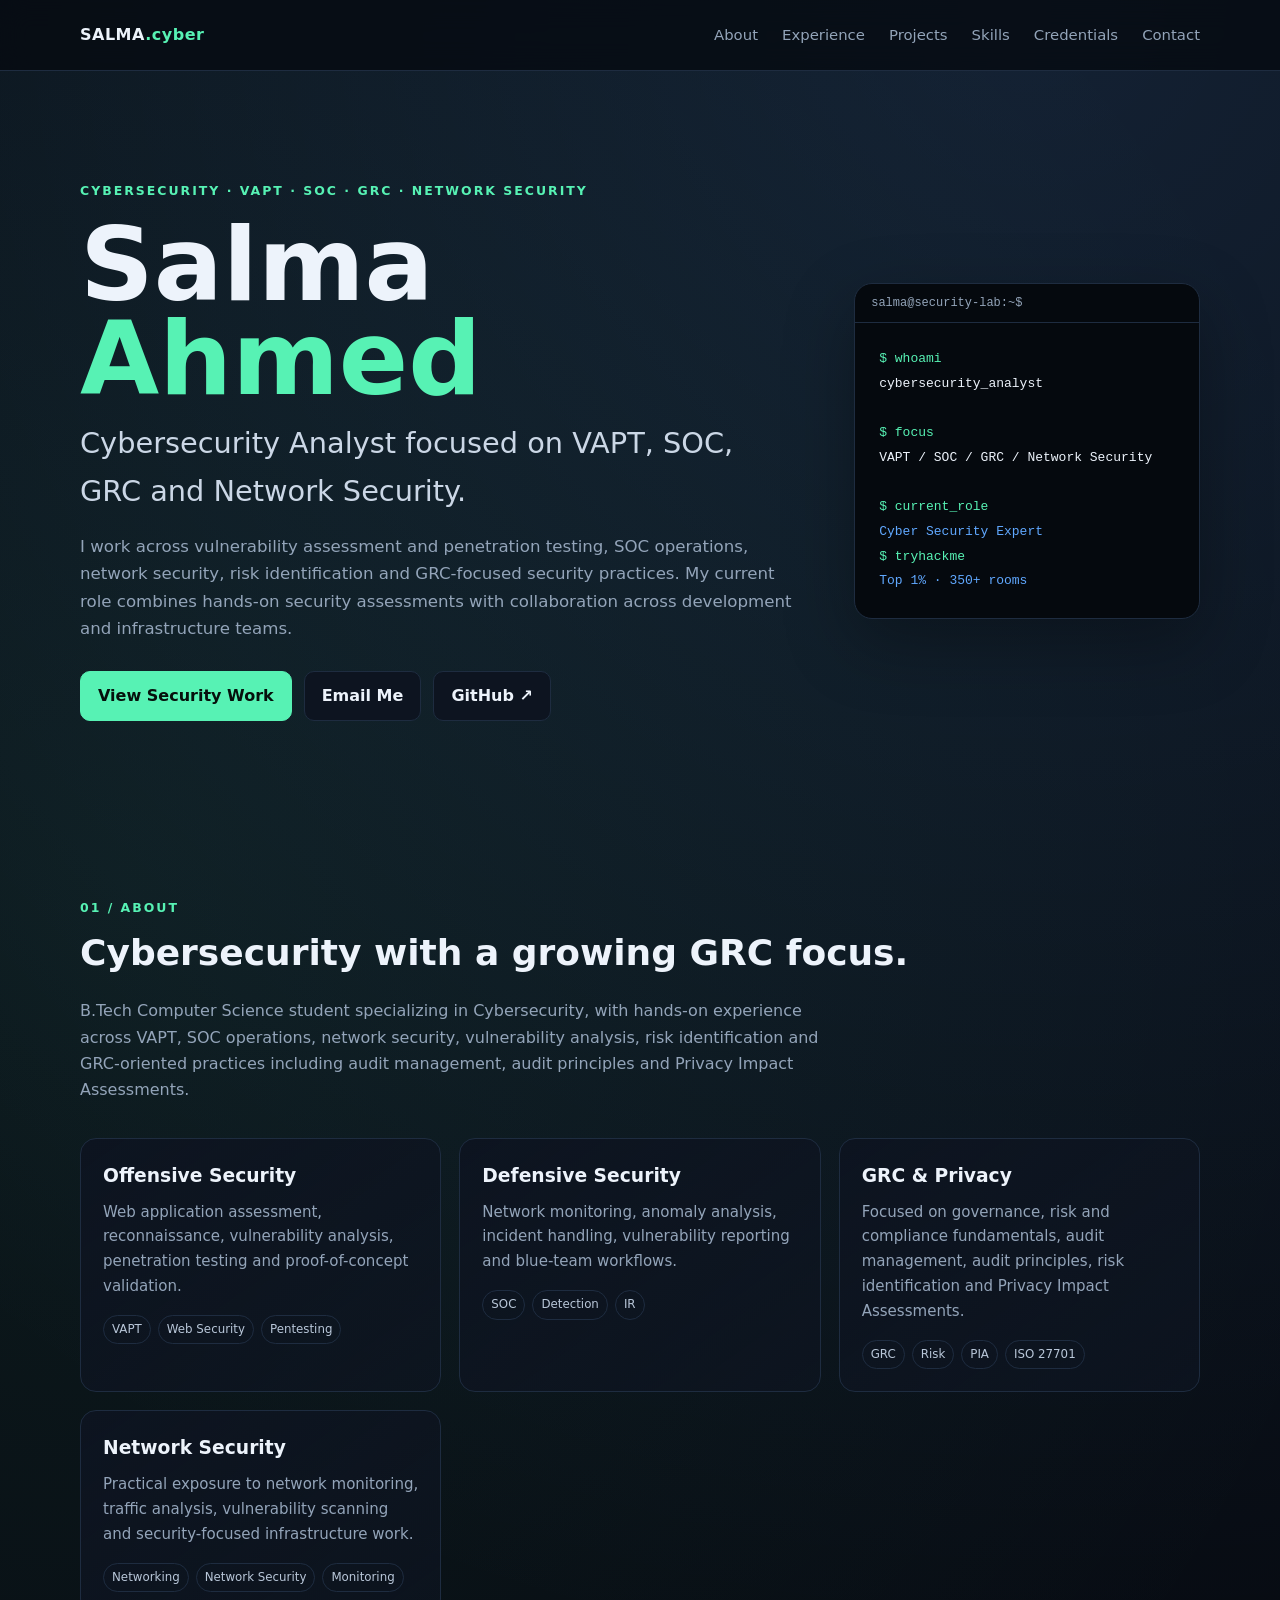
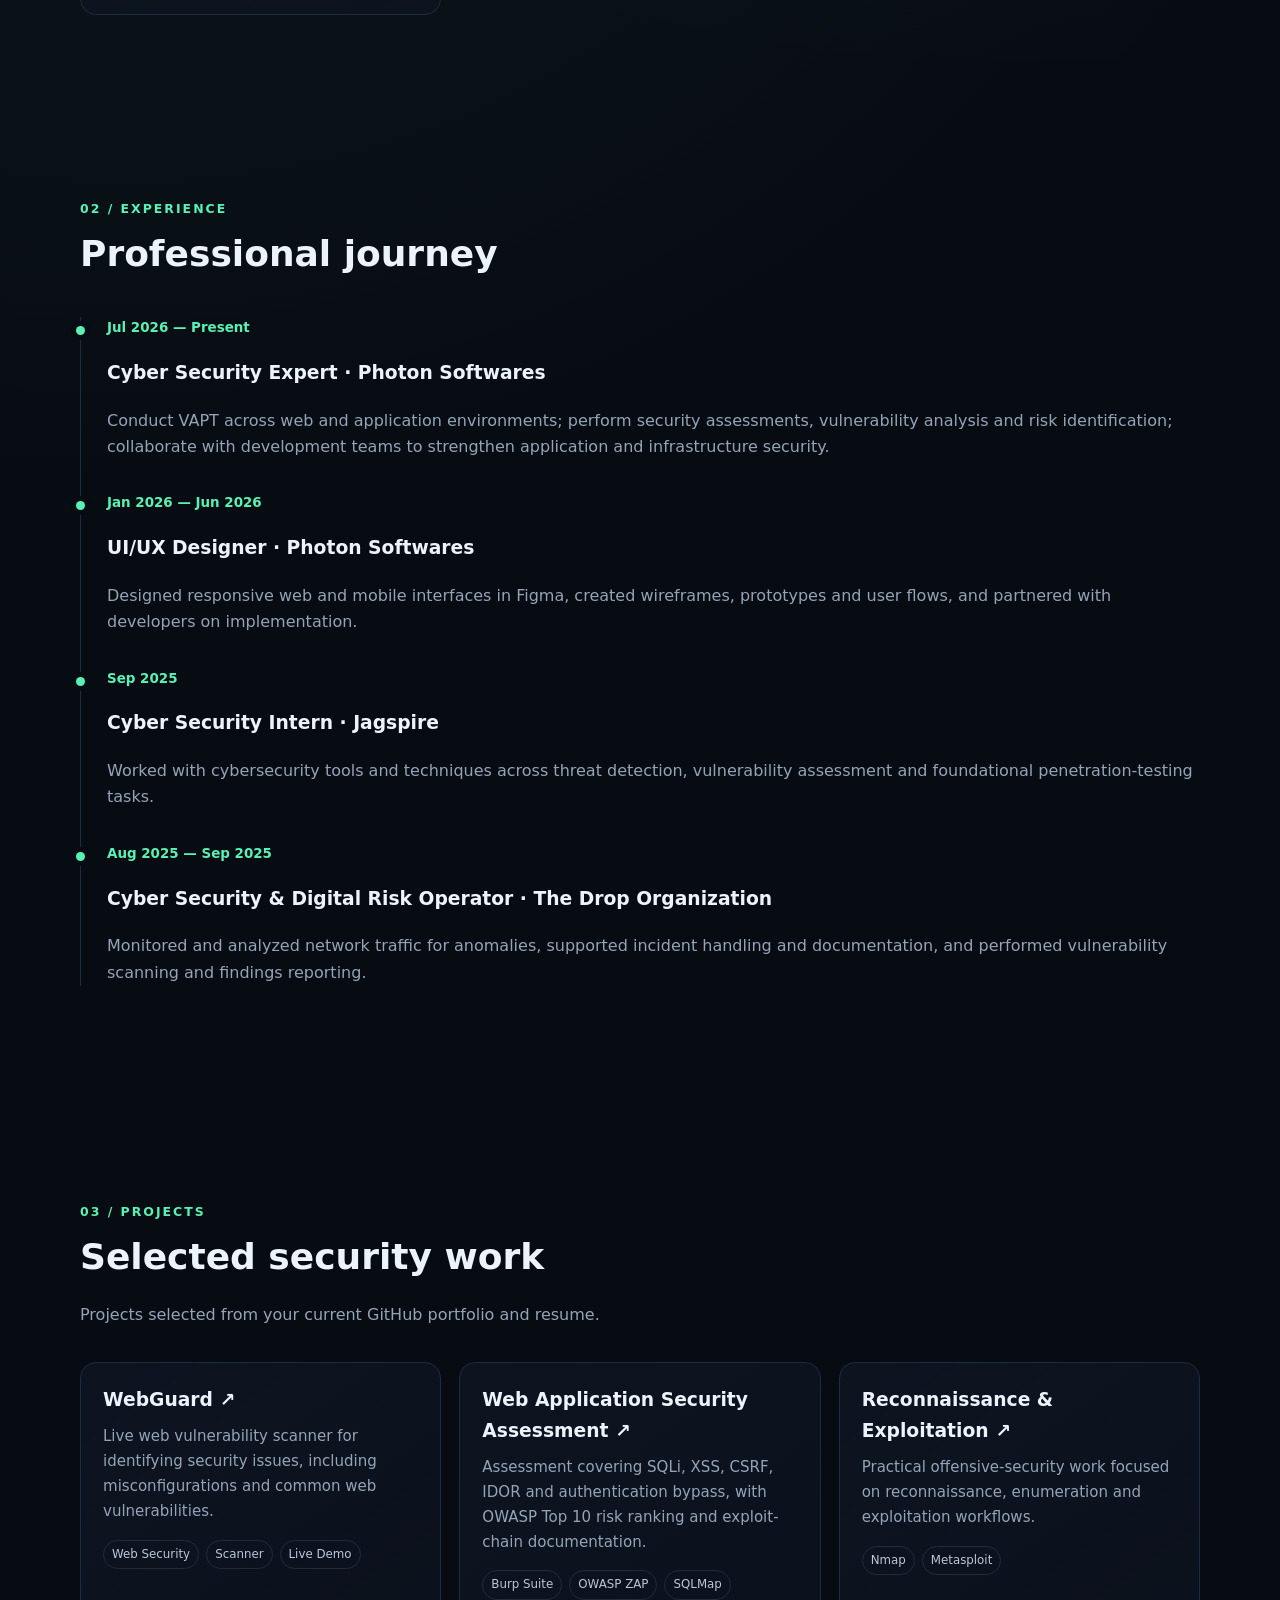
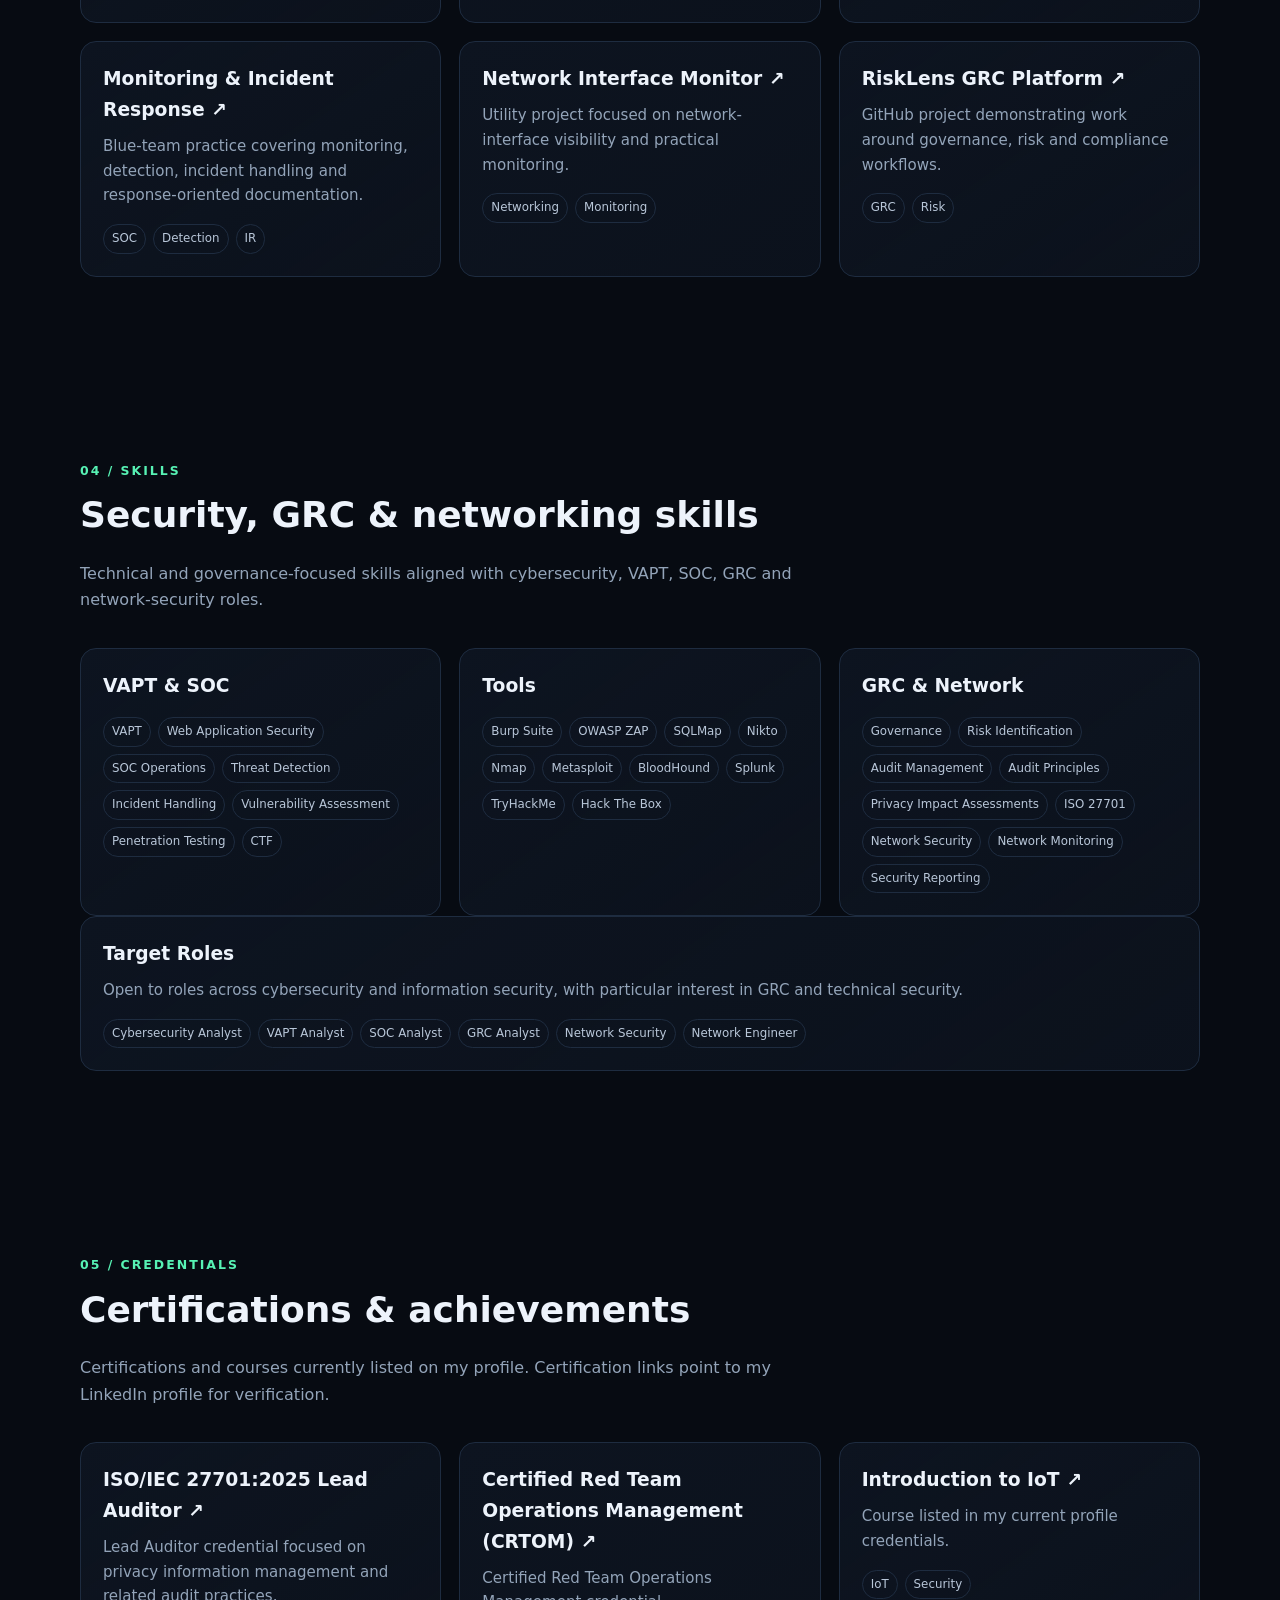
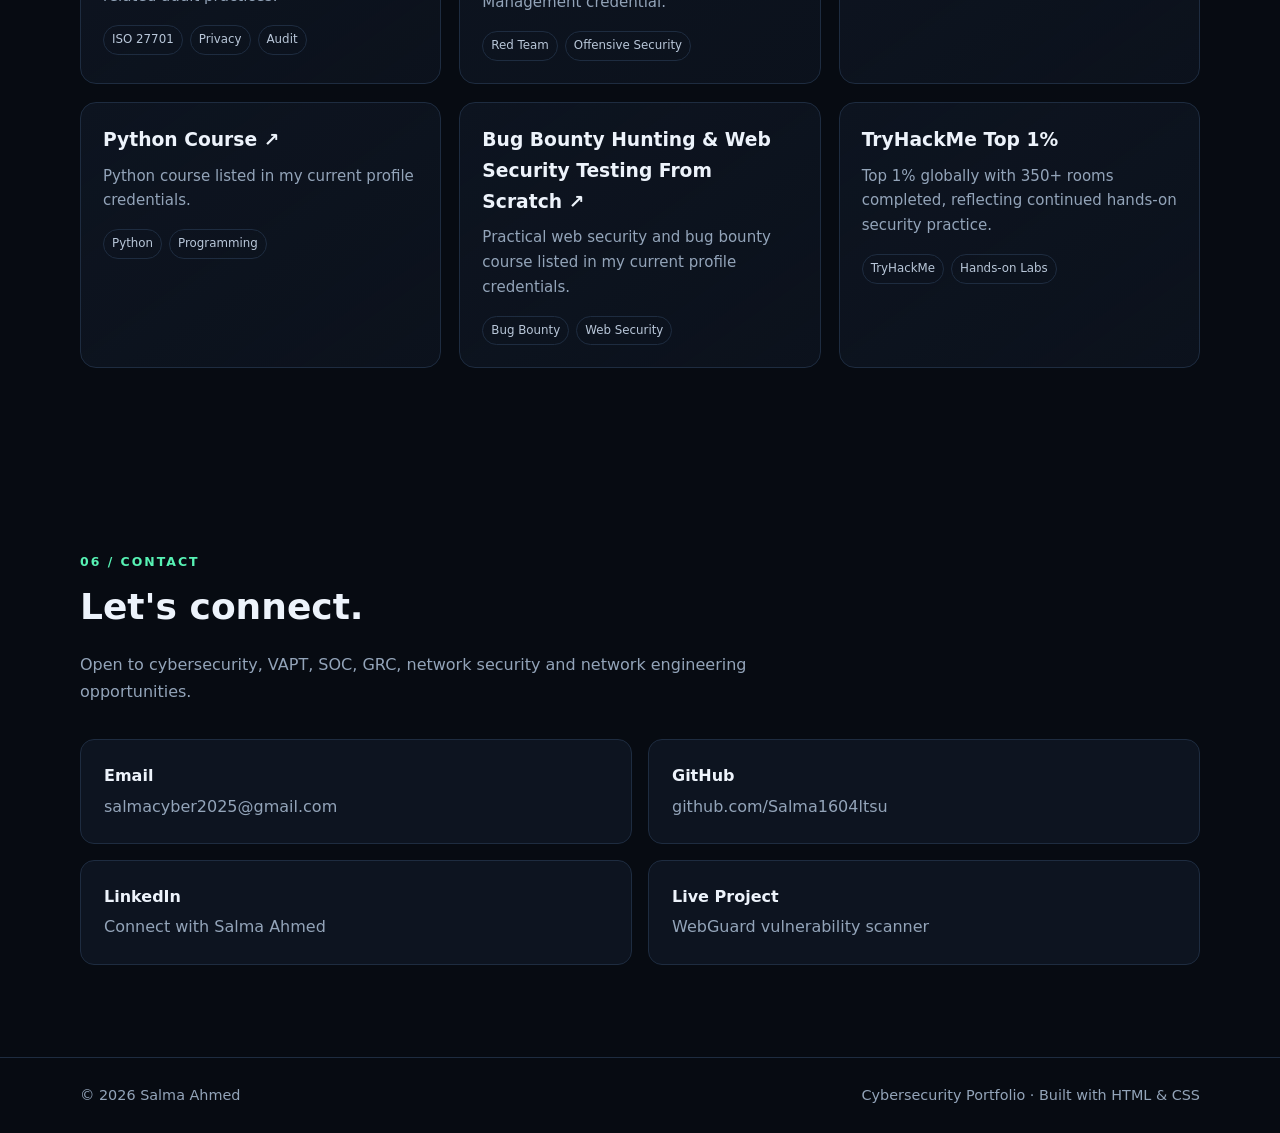
==== commit d384b8df: "Update portfolio skills, GRC focus, roles and certifications" ====
--- a/index.html
+++ b/index.html
@@ -3,7 +3,7 @@
 <head>
 <meta charset="UTF-8">
 <meta name="viewport" content="width=device-width, initial-scale=1.0">
-<meta name="description" content="Salma Ahmed — Cyber Security Expert focused on VAPT, SOC operations, threat detection and application security.">
+<meta name="description" content="Salma Ahmed — Cybersecurity Analyst focused on VAPT, SOC, GRC, network security and security operations.">
 <title>Salma Ahmed | Cybersecurity Portfolio</title>
 <style>
 :root{--bg:#070b12;--panel:#0d1420;--panel2:#111b2a;--text:#edf3fb;--muted:#93a4b9;--accent:#57f2b4;--blue:#60a8ff;--line:#1e2c40}
@@ -37,10 +37,10 @@
 <main id="top">
 <header class="hero"><div class="container hero-grid">
 <div>
-<div class="eyebrow">Cyber Security Expert · VAPT · SOC · Threat Detection</div>
+<div class="eyebrow">Cybersecurity · VAPT · SOC · GRC · Network Security</div>
 <h1>Salma <span class="name">Ahmed</span></h1>
-<h2>Cybersecurity Analyst focused on practical offensive and defensive security.</h2>
-<p>I work across vulnerability assessment and penetration testing, threat detection, network security and security reporting. My current role combines hands-on security assessments with close collaboration with development teams.</p>
+<h2>Cybersecurity Analyst focused on VAPT, SOC, GRC and Network Security.</h2>
+<p>I work across vulnerability assessment and penetration testing, SOC operations, network security, risk identification and GRC-focused security practices. My current role combines hands-on security assessments with collaboration across development and infrastructure teams.</p>
 <div class="actions">
 <a class="btn primary" href="#projects">View Security Work</a>
 <a class="btn" href="mailto:salmacyber2025@gmail.com">Email Me</a>
@@ -51,18 +51,19 @@
 <div class="tbar">salma@security-lab:~$</div>
 <div class="tbody">
 <div><span class="g">$ whoami</span></div><div>cybersecurity_analyst</div>
-<br><div><span class="g">$ focus</span></div><div>VAPT / SOC / Threat Detection</div>
+<br><div><span class="g">$ focus</span></div><div>VAPT / SOC / GRC / Network Security</div>
 <br><div><span class="g">$ current_role</span></div><div><span class="b">Cyber Security Expert</span></div>
 <div><span class="g">$ tryhackme</span></div><div><span class="b">Top 1% · 350+ rooms</span></div>
 </div></div>
 </div></header>
 
 <section id="about"><div class="container">
-<div class="head"><div class="eyebrow">01 / About</div><h2>Security work grounded in hands-on practice.</h2><p>B.Tech Computer Science student specializing in Cybersecurity, with experience in VAPT, SOC operations, threat detection, vulnerability analysis and security documentation.</p></div>
+<div class="head"><div class="eyebrow">01 / About</div><h2>Cybersecurity with a growing GRC focus.</h2><p>B.Tech Computer Science student specializing in Cybersecurity, with hands-on experience across VAPT, SOC operations, network security, vulnerability analysis, risk identification and GRC-oriented practices including audit management, audit principles and Privacy Impact Assessments.</p></div>
 <div class="grid">
 <div class="card"><h3>Offensive Security</h3><p>Web application assessment, reconnaissance, vulnerability analysis, penetration testing and proof-of-concept validation.</p><div class="tags"><span class="tag">VAPT</span><span class="tag">Web Security</span><span class="tag">Pentesting</span></div></div>
 <div class="card"><h3>Defensive Security</h3><p>Network monitoring, anomaly analysis, incident handling, vulnerability reporting and blue-team workflows.</p><div class="tags"><span class="tag">SOC</span><span class="tag">Detection</span><span class="tag">IR</span></div></div>
-<div class="card"><h3>Security + Product</h3><p>Previous UI/UX experience supports practical communication with developers and security-conscious product implementation.</p><div class="tags"><span class="tag">Figma</span><span class="tag">Secure Design</span></div></div>
+<div class="card"><h3>GRC & Privacy</h3><p>Focused on governance, risk and compliance fundamentals, audit management, audit principles, risk identification and Privacy Impact Assessments.</p><div class="tags"><span class="tag">GRC</span><span class="tag">Risk</span><span class="tag">PIA</span><span class="tag">ISO 27701</span></div></div>
+<div class="card"><h3>Network Security</h3><p>Practical exposure to network monitoring, traffic analysis, vulnerability scanning and security-focused infrastructure work.</p><div class="tags"><span class="tag">Networking</span><span class="tag">Network Security</span><span class="tag">Monitoring</span></div></div>
 </div></div></section>
 
 <section id="experience"><div class="container">
@@ -86,26 +87,28 @@
 </div></div></section>
 
 <section id="skills"><div class="container">
-<div class="head"><div class="eyebrow">04 / Skills</div><h2>Core toolkit</h2></div>
+<div class="head"><div class="eyebrow">04 / Skills</div><h2>Security, GRC & networking skills</h2><p>Technical and governance-focused skills aligned with cybersecurity, VAPT, SOC, GRC and network-security roles.</p></div>
 <div class="grid">
-<div class="card"><h3>Security</h3><div class="tags"><span class="tag">VAPT</span><span class="tag">Network Security</span><span class="tag">SOC Operations</span><span class="tag">Threat Detection</span><span class="tag">Risk Identification</span><span class="tag">Incident Handling</span><span class="tag">Web App Security</span><span class="tag">CTF</span></div></div>
+<div class="card"><h3>VAPT & SOC</h3><div class="tags"><span class="tag">VAPT</span><span class="tag">Web Application Security</span><span class="tag">SOC Operations</span><span class="tag">Threat Detection</span><span class="tag">Incident Handling</span><span class="tag">Vulnerability Assessment</span><span class="tag">Penetration Testing</span><span class="tag">CTF</span></div></div>
 <div class="card"><h3>Tools</h3><div class="tags"><span class="tag">Burp Suite</span><span class="tag">OWASP ZAP</span><span class="tag">SQLMap</span><span class="tag">Nikto</span><span class="tag">Nmap</span><span class="tag">Metasploit</span><span class="tag">BloodHound</span><span class="tag">Splunk</span><span class="tag">TryHackMe</span><span class="tag">Hack The Box</span></div></div>
-<div class="card"><h3>Technical</h3><div class="tags"><span class="tag">Linux</span><span class="tag">Bash</span><span class="tag">Python</span><span class="tag">Figma</span><span class="tag">Security Reporting</span><span class="tag">Secure Software Support</span></div></div>
+<div class="card"><h3>GRC & Network</h3><div class="tags"><span class="tag">Governance</span><span class="tag">Risk Identification</span><span class="tag">Audit Management</span><span class="tag">Audit Principles</span><span class="tag">Privacy Impact Assessments</span><span class="tag">ISO 27701</span><span class="tag">Network Security</span><span class="tag">Network Monitoring</span><span class="tag">Security Reporting</span></div></div>
+</div>
+<div class="card"><h3>Target Roles</h3><p>Open to roles across cybersecurity and information security, with particular interest in GRC and technical security.</p><div class="tags"><span class="tag">Cybersecurity Analyst</span><span class="tag">VAPT Analyst</span><span class="tag">SOC Analyst</span><span class="tag">GRC Analyst</span><span class="tag">Network Security</span><span class="tag">Network Engineer</span></div></div>
 </div></div></section>
 
 <section id="credentials"><div class="container">
-<div class="head"><div class="eyebrow">05 / Credentials</div><h2>Credentials & learning</h2></div>
+<div class="head"><div class="eyebrow">05 / Credentials</div><h2>Certifications & achievements</h2><p>Certifications and courses currently listed on my profile. Certification links point to my LinkedIn profile for verification.</p></div>
 <div class="grid">
-<div class="card"><h3>CRTOM</h3><p>Certified Red Team Operations Manager</p></div>
-<div class="card"><h3>CAISR</h3><p>Certified AI Security Research credential</p></div>
-<div class="card"><h3>ISO/IEC 27701:2025 Lead Auditor</h3><p>Credential listed on current resume.</p></div>
-<div class="card"><h3>CompTIA Security+</h3><p>In progress</p></div>
-<div class="card"><h3>eJPT</h3><p>eLearnSecurity Junior Penetration Tester — in progress</p></div>
-<div class="card"><h3>TryHackMe</h3><p>Top 1% globally · 350+ rooms completed</p></div>
+<a class="card" href="https://www.linkedin.com/in/salma-ahmed-b511952b8/" target="_blank" rel="noreferrer"><h3>ISO/IEC 27701:2025 Lead Auditor ↗</h3><p>Lead Auditor credential focused on privacy information management and related audit practices.</p><div class="tags"><span class="tag">ISO 27701</span><span class="tag">Privacy</span><span class="tag">Audit</span></div></a>
+<a class="card" href="https://www.linkedin.com/in/salma-ahmed-b511952b8/" target="_blank" rel="noreferrer"><h3>Certified Red Team Operations Management (CRTOM) ↗</h3><p>Certified Red Team Operations Management credential.</p><div class="tags"><span class="tag">Red Team</span><span class="tag">Offensive Security</span></div></a>
+<a class="card" href="https://www.linkedin.com/in/salma-ahmed-b511952b8/" target="_blank" rel="noreferrer"><h3>Introduction to IoT ↗</h3><p>Course listed in my current profile credentials.</p><div class="tags"><span class="tag">IoT</span><span class="tag">Security</span></div></a>
+<a class="card" href="https://www.linkedin.com/in/salma-ahmed-b511952b8/" target="_blank" rel="noreferrer"><h3>Python Course ↗</h3><p>Python course listed in my current profile credentials.</p><div class="tags"><span class="tag">Python</span><span class="tag">Programming</span></div></a>
+<a class="card" href="https://www.linkedin.com/in/salma-ahmed-b511952b8/" target="_blank" rel="noreferrer"><h3>Bug Bounty Hunting & Web Security Testing From Scratch ↗</h3><p>Practical web security and bug bounty course listed in my current profile credentials.</p><div class="tags"><span class="tag">Bug Bounty</span><span class="tag">Web Security</span></div></a>
+<div class="card"><h3>TryHackMe Top 1%</h3><p>Top 1% globally with 350+ rooms completed, reflecting continued hands-on security practice.</p><div class="tags"><span class="tag">TryHackMe</span><span class="tag">Hands-on Labs</span></div></div>
 </div></div></section>
 
 <section id="contact"><div class="container">
-<div class="head"><div class="eyebrow">06 / Contact</div><h2>Let's connect.</h2><p>Open to cybersecurity, SOC, VAPT and information-security opportunities.</p></div>
+<div class="head"><div class="eyebrow">06 / Contact</div><h2>Let's connect.</h2><p>Open to cybersecurity, VAPT, SOC, GRC, network security and network engineering opportunities.</p></div>
 <div class="contact">
 <a href="mailto:salmacyber2025@gmail.com"><strong>Email</strong><span>salmacyber2025@gmail.com</span></a>
 <a href="https://github.com/Salma1604ltsu" target="_blank" rel="noreferrer"><strong>GitHub</strong><span>github.com/Salma1604ltsu</span></a>
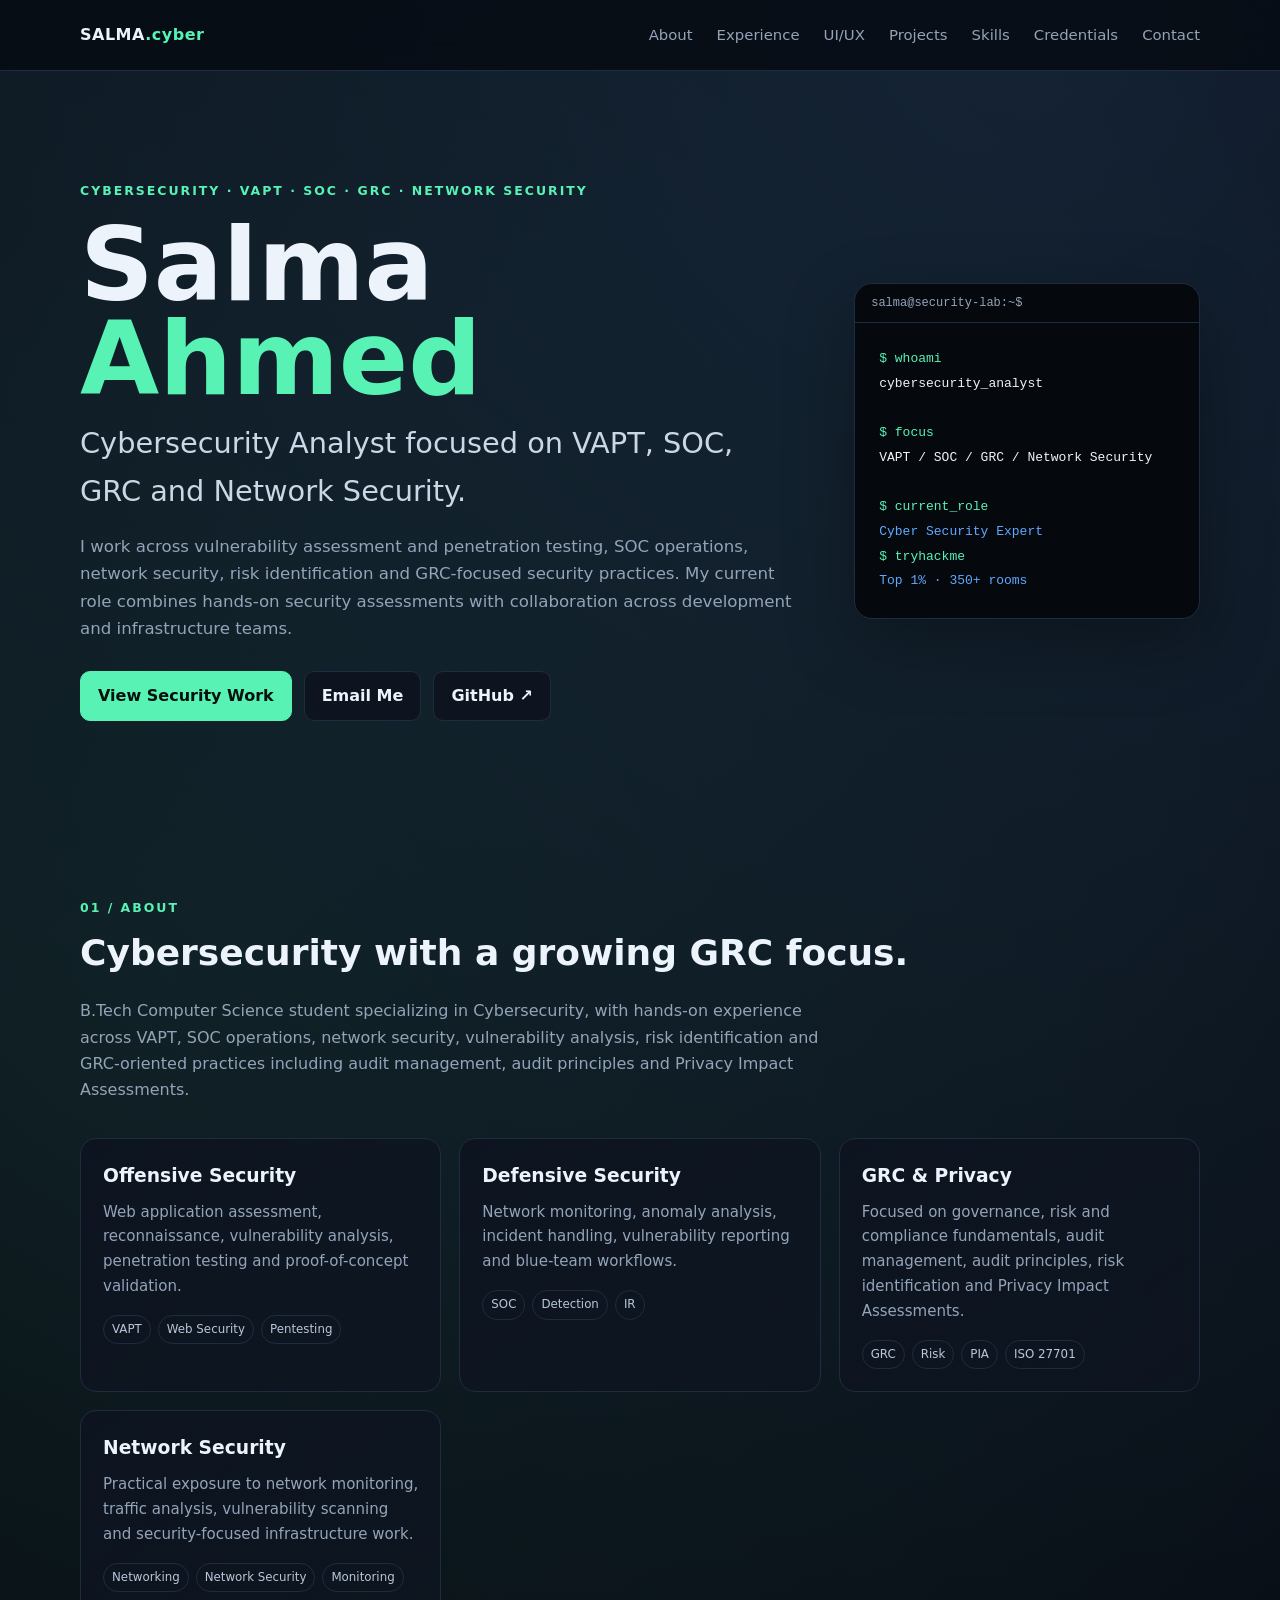
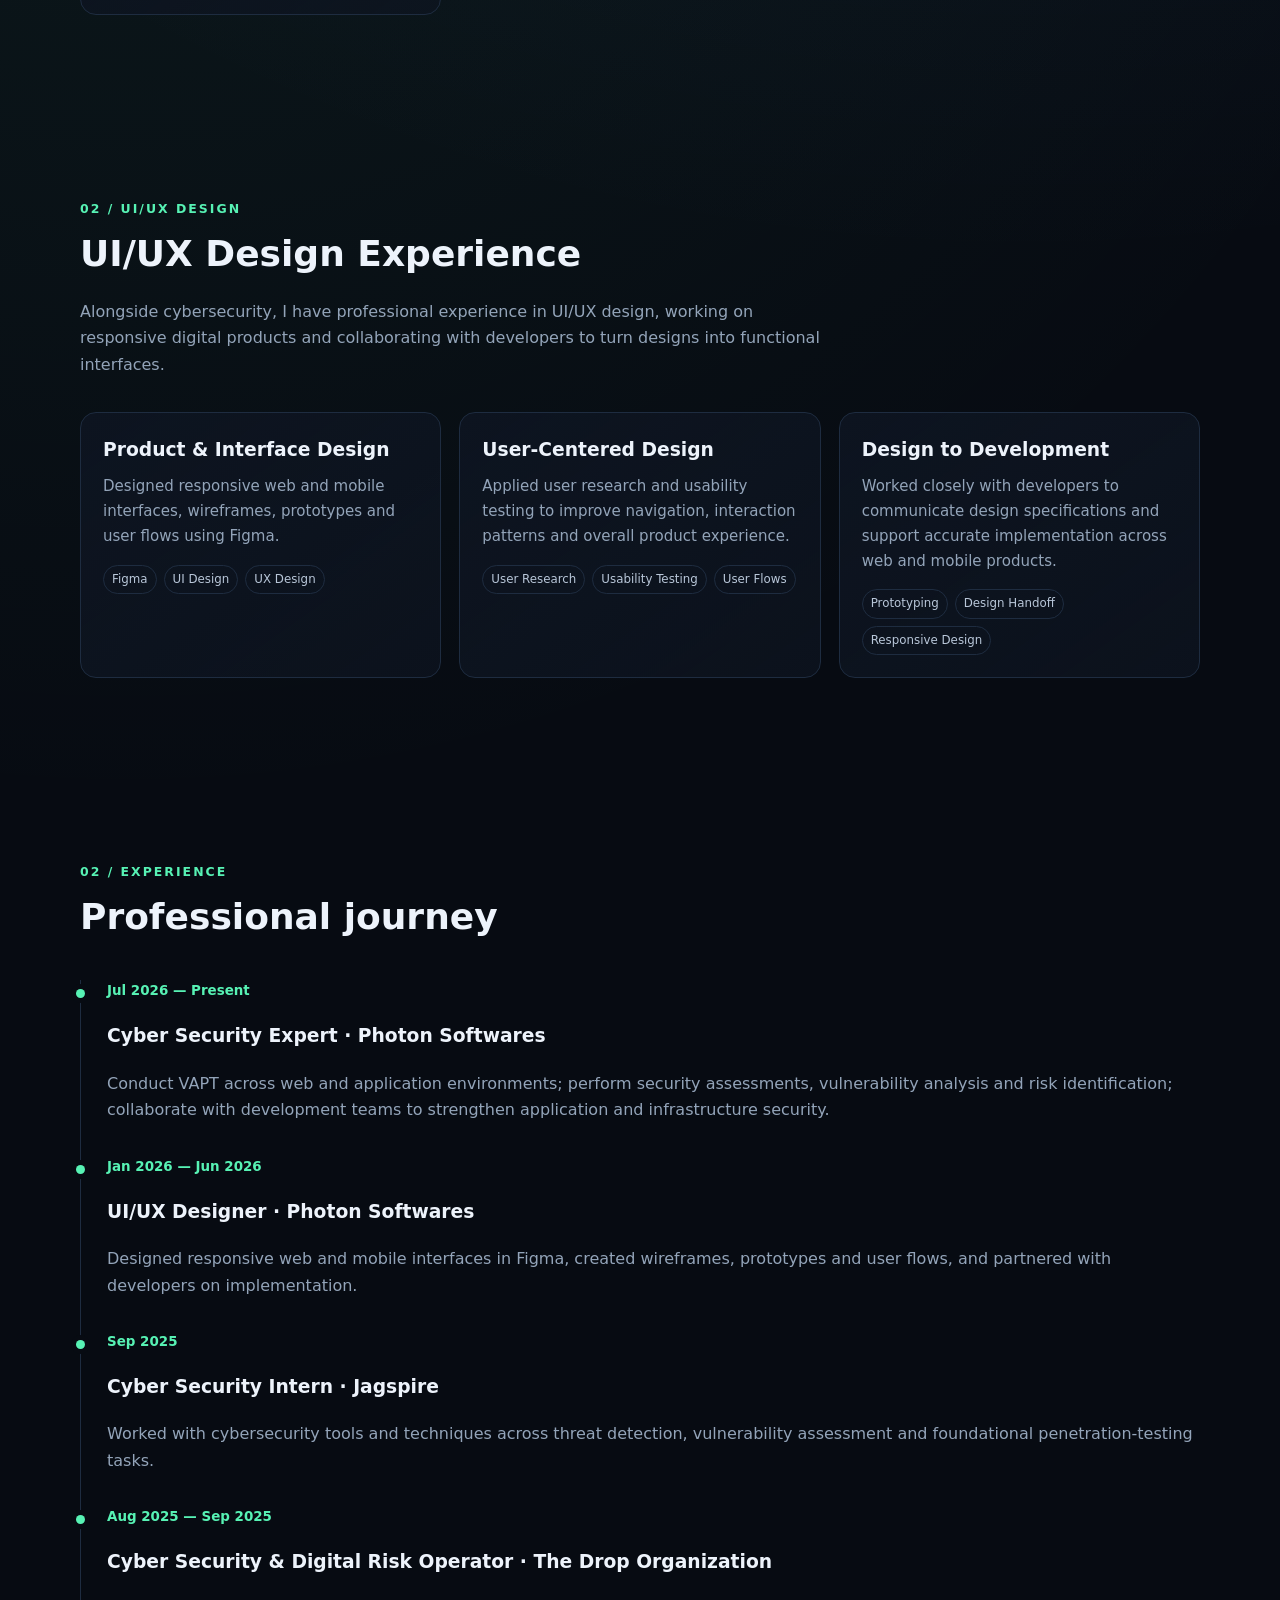
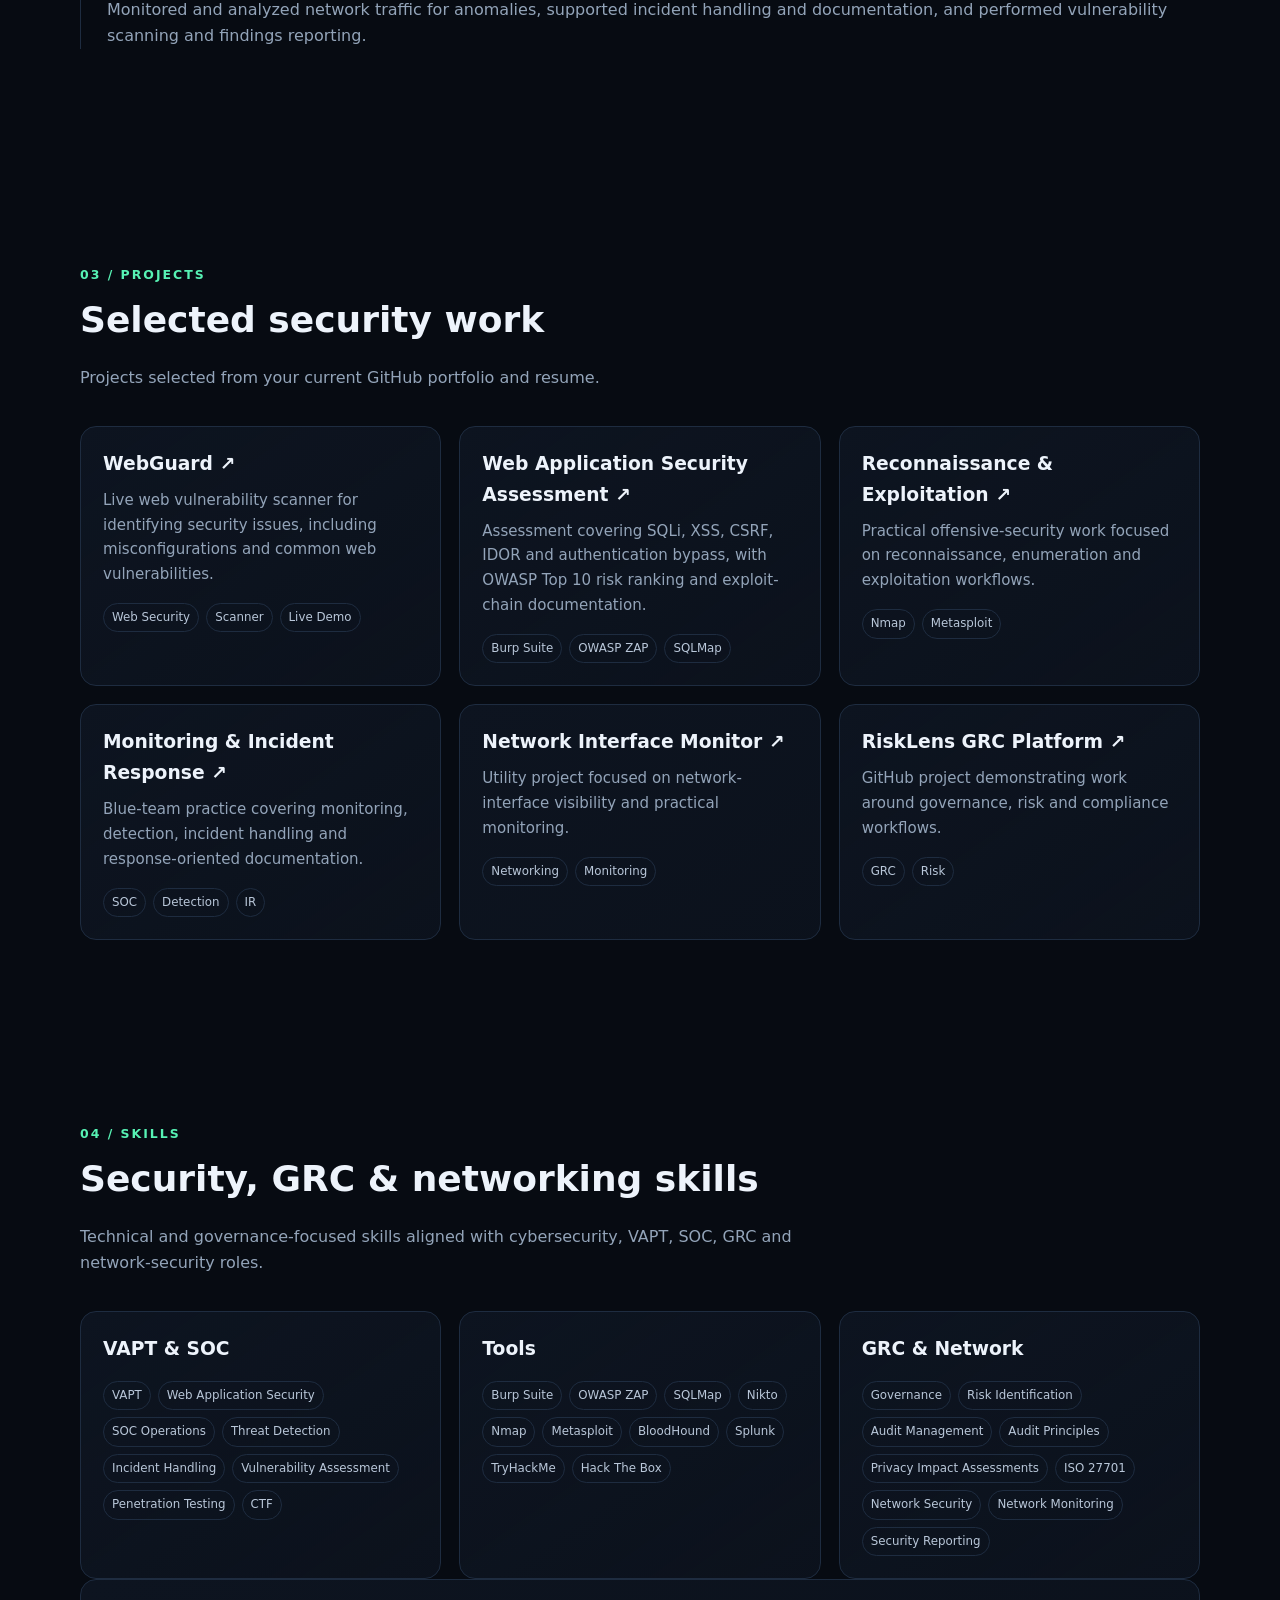
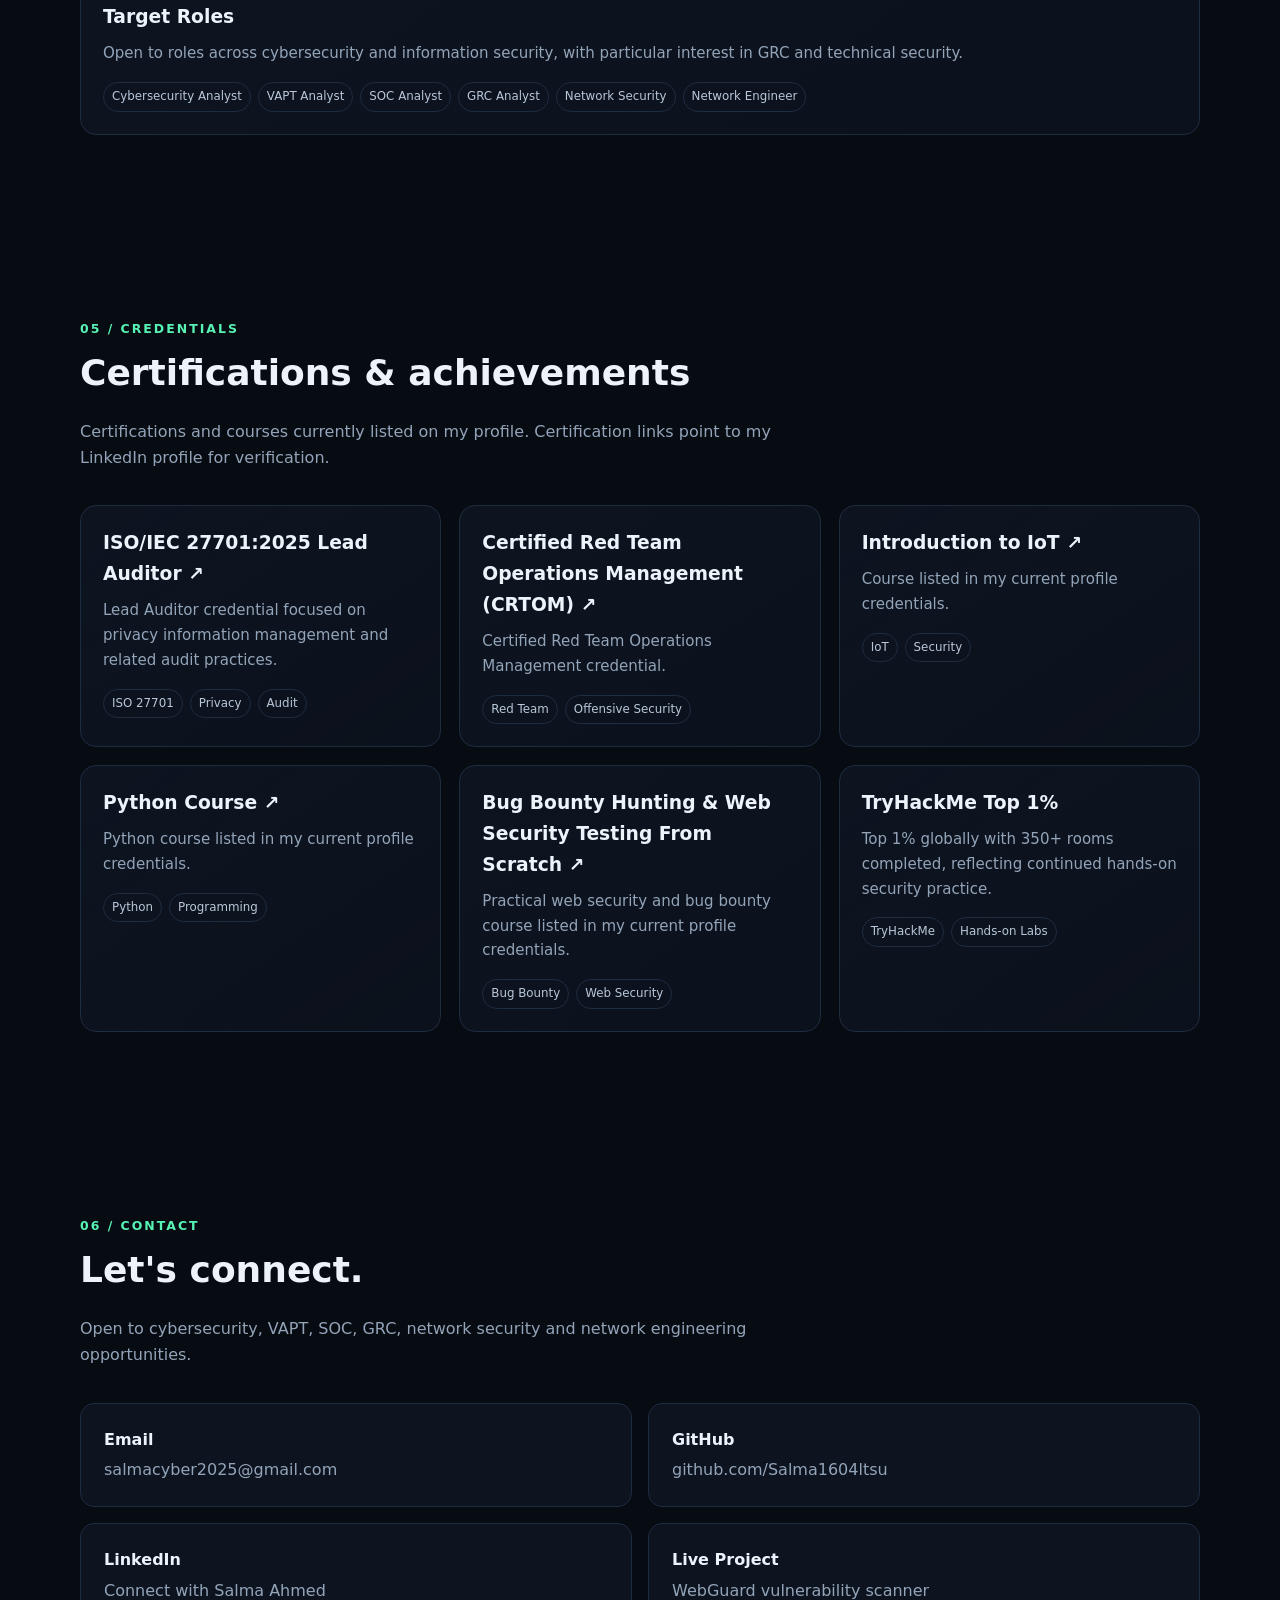
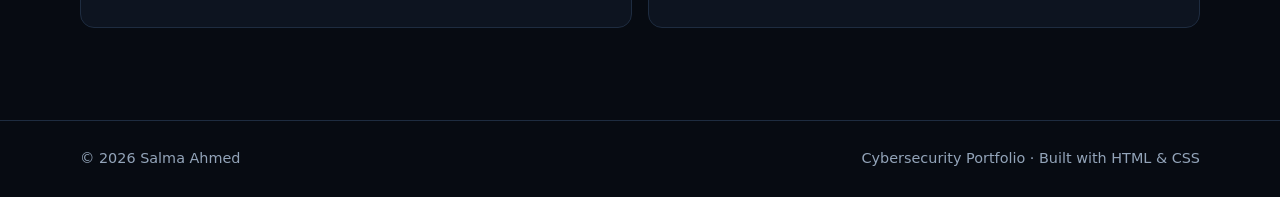
==== commit fa504c75: "Add UI/UX design section to portfolio" ====
--- a/index.html
+++ b/index.html
@@ -32,7 +32,7 @@
 </style>
 </head>
 <body>
-<nav><div class="container nav"><a class="logo" href="#top">SALMA<i>.cyber</i></a><div class="links"><a href="#about">About</a><a href="#experience">Experience</a><a href="#projects">Projects</a><a href="#skills">Skills</a><a href="#credentials">Credentials</a><a href="#contact">Contact</a></div></div></nav>
+<nav><div class="container nav"><a class="logo" href="#top">SALMA<i>.cyber</i></a><div class="links"><a href="#about">About</a><a href="#experience">Experience</a><a href="#uiux">UI/UX</a><a href="#projects">Projects</a><a href="#skills">Skills</a><a href="#credentials">Credentials</a><a href="#contact">Contact</a></div></div></nav>
 
 <main id="top">
 <header class="hero"><div class="container hero-grid">
@@ -64,6 +64,14 @@
 <div class="card"><h3>Defensive Security</h3><p>Network monitoring, anomaly analysis, incident handling, vulnerability reporting and blue-team workflows.</p><div class="tags"><span class="tag">SOC</span><span class="tag">Detection</span><span class="tag">IR</span></div></div>
 <div class="card"><h3>GRC & Privacy</h3><p>Focused on governance, risk and compliance fundamentals, audit management, audit principles, risk identification and Privacy Impact Assessments.</p><div class="tags"><span class="tag">GRC</span><span class="tag">Risk</span><span class="tag">PIA</span><span class="tag">ISO 27701</span></div></div>
 <div class="card"><h3>Network Security</h3><p>Practical exposure to network monitoring, traffic analysis, vulnerability scanning and security-focused infrastructure work.</p><div class="tags"><span class="tag">Networking</span><span class="tag">Network Security</span><span class="tag">Monitoring</span></div></div>
+</div></div></section>
+
+<section id="uiux"><div class="container">
+<div class="head"><div class="eyebrow">02 / UI/UX Design</div><h2>UI/UX Design Experience</h2><p>Alongside cybersecurity, I have professional experience in UI/UX design, working on responsive digital products and collaborating with developers to turn designs into functional interfaces.</p></div>
+<div class="grid">
+<div class="card"><h3>Product & Interface Design</h3><p>Designed responsive web and mobile interfaces, wireframes, prototypes and user flows using Figma.</p><div class="tags"><span class="tag">Figma</span><span class="tag">UI Design</span><span class="tag">UX Design</span></div></div>
+<div class="card"><h3>User-Centered Design</h3><p>Applied user research and usability testing to improve navigation, interaction patterns and overall product experience.</p><div class="tags"><span class="tag">User Research</span><span class="tag">Usability Testing</span><span class="tag">User Flows</span></div></div>
+<div class="card"><h3>Design to Development</h3><p>Worked closely with developers to communicate design specifications and support accurate implementation across web and mobile products.</p><div class="tags"><span class="tag">Prototyping</span><span class="tag">Design Handoff</span><span class="tag">Responsive Design</span></div></div>
 </div></div></section>
 
 <section id="experience"><div class="container">
